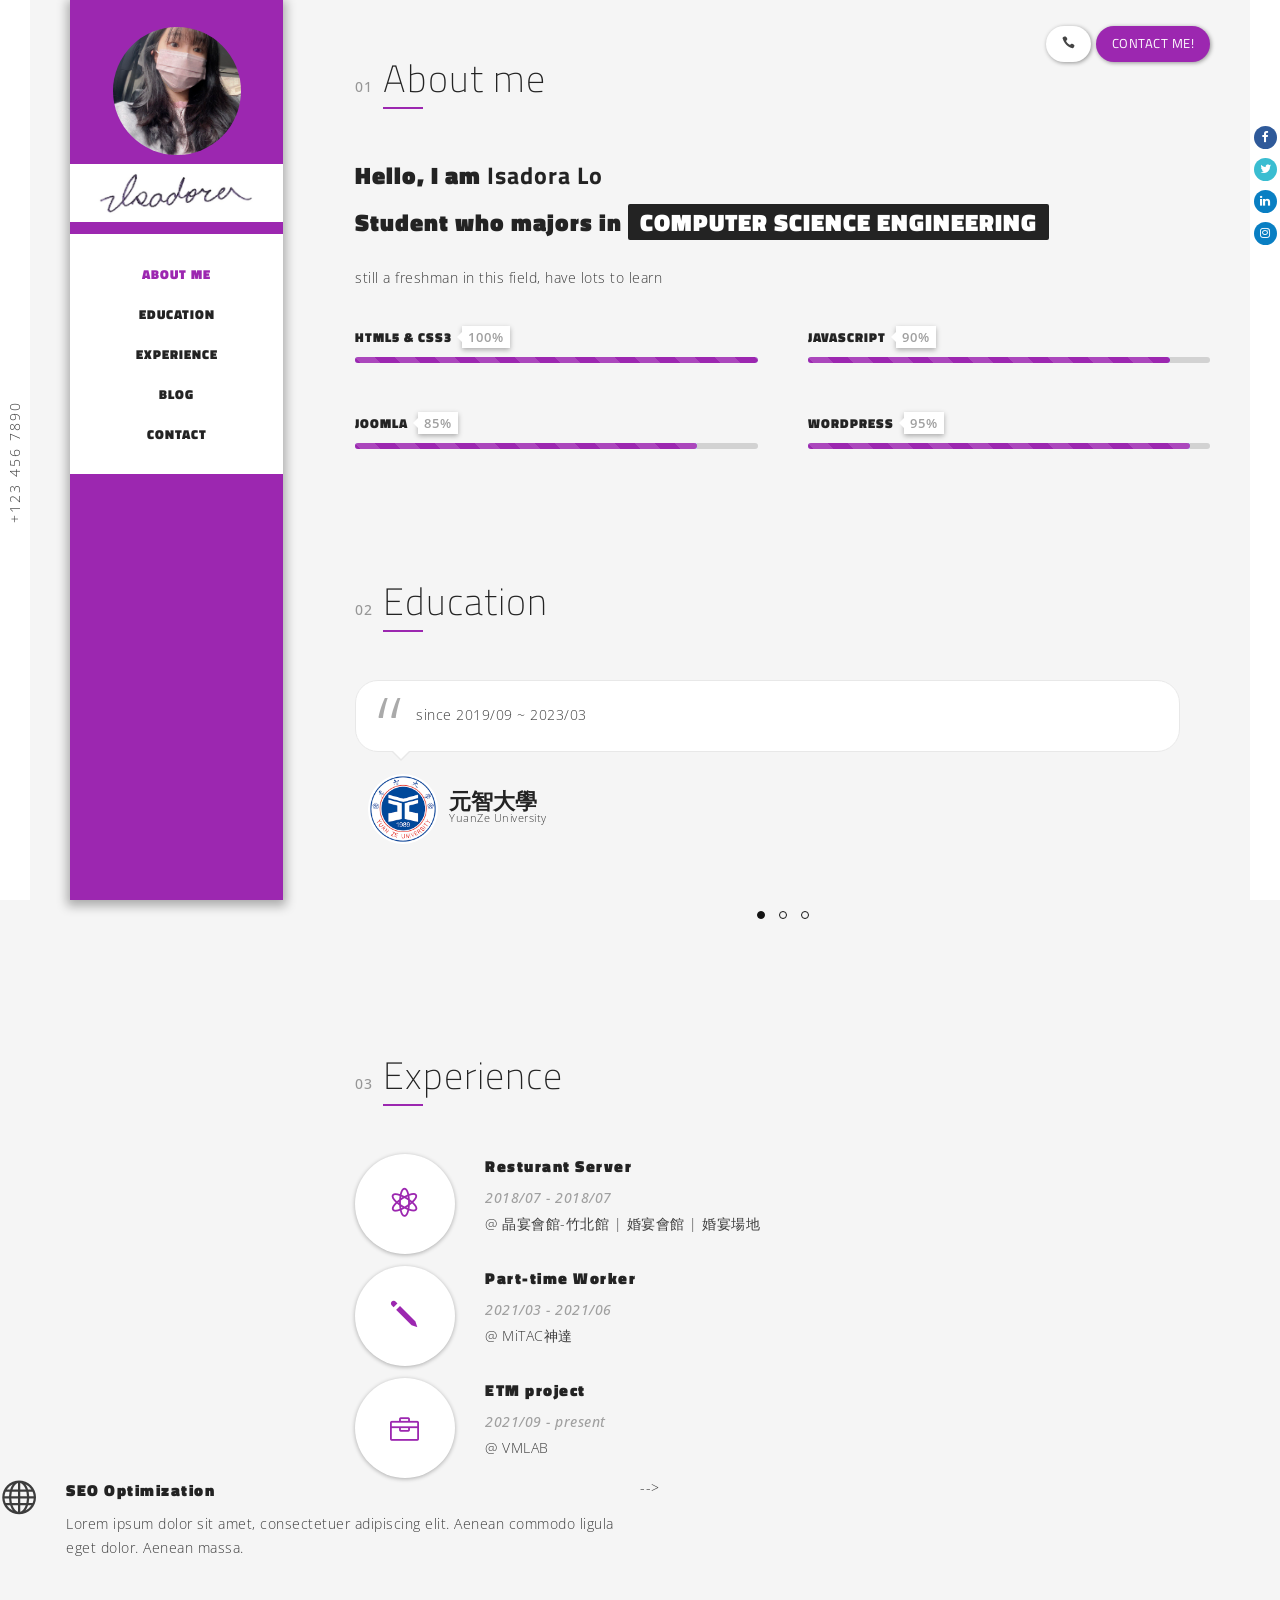
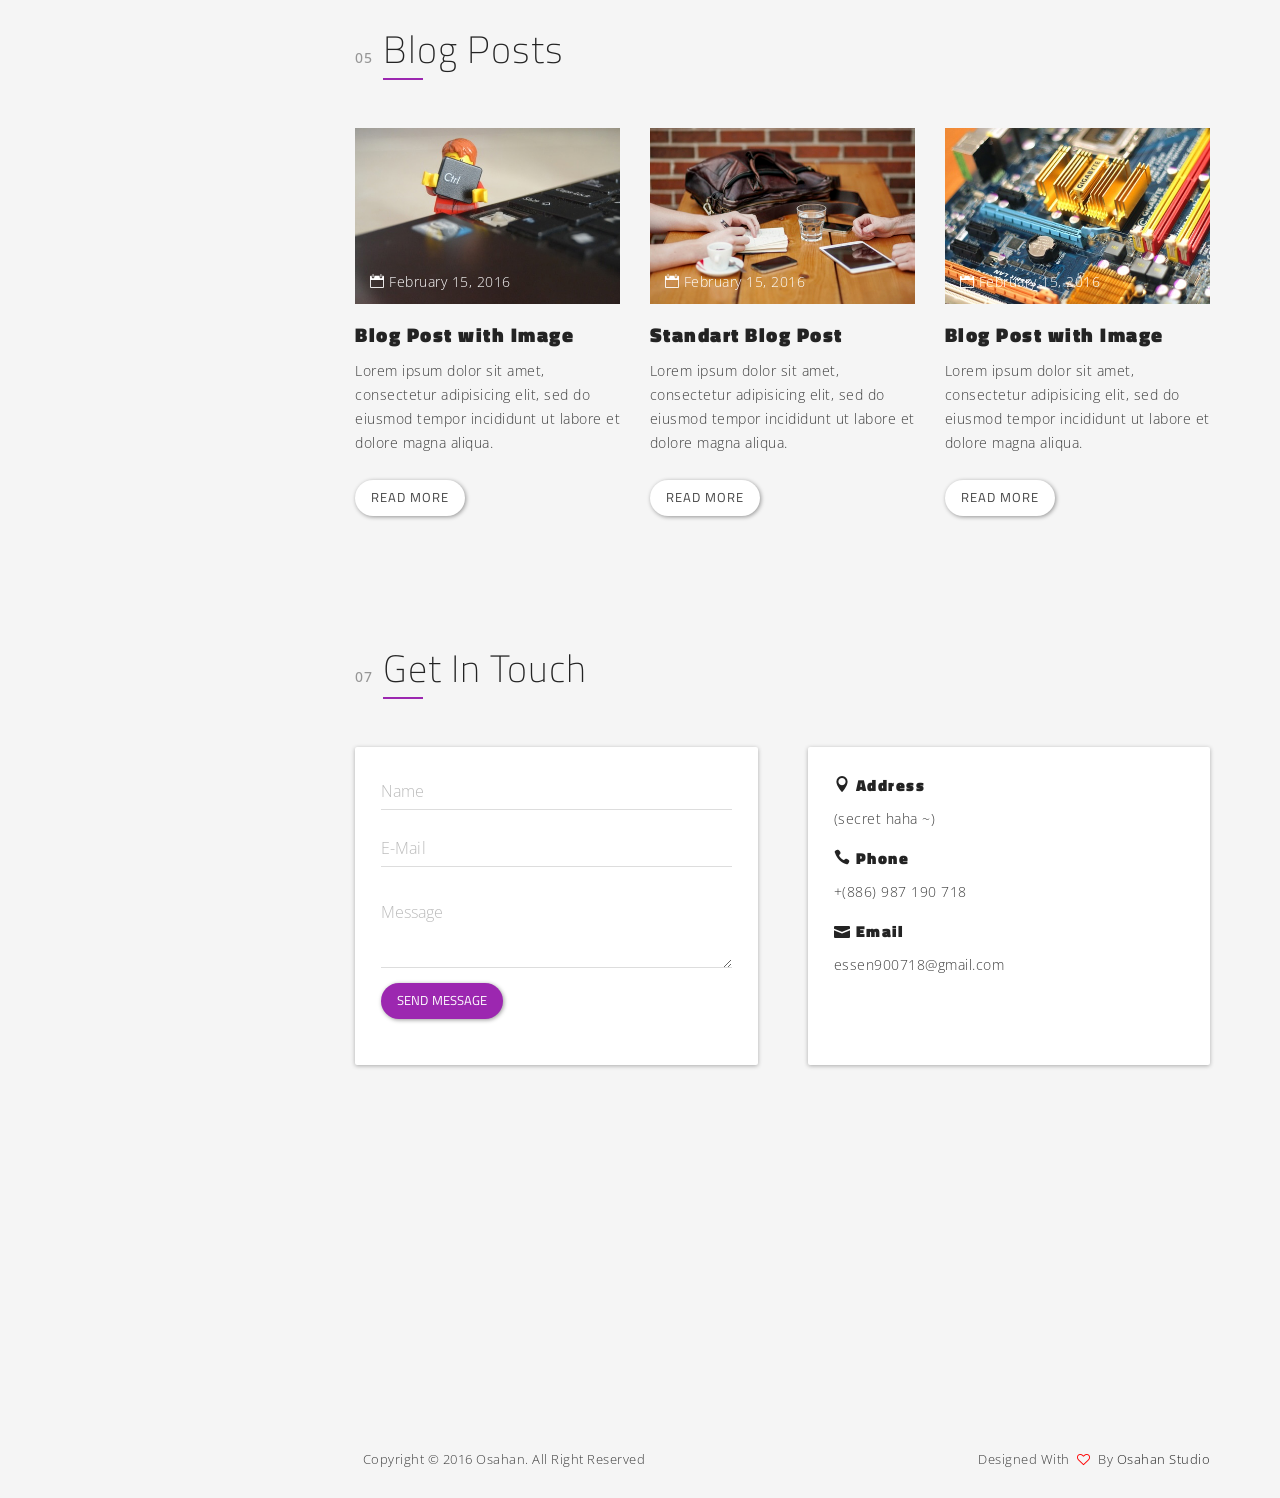
==== index.html @ 633dabb0 "first commit" ====
<!DOCTYPE html>
<html lang="en">
    <head>
        <meta charset="utf-8">
        <meta name="description" content="">
        <meta name="keywords" content="">
        <meta name="author" content="">
        <meta http-equiv="X-UA-Compatible" content="IE=edge">
        <meta name="viewport" content="width=device-width, initial-scale=1, maximum-scale=1, user-scalable=no">
        <title>My Resume</title>
        <!-- Favicon -->
        <link rel="shortcut icon" href="images/favicon.png">
        <!-- ##### STYLESHEETS ##### -->
        <!-- Bootstrap -->
        <link href="css/bootstrap.min.css" rel="stylesheet">
        <!-- Owl Carousel -->
        <link href="css/owl.carousel.css" rel="stylesheet">
        <link href="css/owl.theme.default.css" rel="stylesheet">
        <!-- Magnific popup -->
        <link href="css/magnific-popup.min.css" rel="stylesheet">
        <!-- Icons Fonts -->
        <link href="icons-fonts/style.css" rel="stylesheet">
        <!-- Preloader -->
        <link href="css/preloader.min.css" rel="stylesheet">
        <!-- Main styles -->
        <link href="css/styles.min.css" rel="stylesheet">
        <!-- Responsive styles -->
        <link href="css/responsive.min.css" rel="stylesheet">
        <!-- Font Awesome Icons -->
        <link href="font-awesome/css/font-awesome.min.css" rel="stylesheet">
        <!-- Google Fonts -->
		<link rel="stylesheet" href="https://maxcdn.bootstrapcdn.com/font-awesome/4.6.1/css/font-awesome.min.css">
        <link href='https://fonts.googleapis.com/css?family=Titillium+Web:400,200,200italic,300,300italic,400italic,600,600italic,700' rel='stylesheet' type='text/css'>
		<link href='https://fonts.googleapis.com/css?family=Open+Sans:400,300,300italic,400italic,600,600italic,700,800,700italic' rel='stylesheet' type='text/css'>
        <!-- HTML5 shim and Respond.js for IE8 support of HTML5 elements and media queries -->
        <!--[if lt IE 9]>
          <script src="https://oss.maxcdn.com/html5shiv/3.7.2/html5shiv.min.js"></script>
          <script src="https://oss.maxcdn.com/respond/1.4.2/respond.min.js"></script>
        <![endif]-->
		
		
    </head>
    <body>
        <!-- Preloader -->
        <div class="preloader">
            <span class="loader">
                <span class="loader-inner"></span>
            </span>
        </div>
        <!-- end Preloader -->
		
		<div class="right-br"></div>

		<div class="left-br"></div>
		<div class="fixed-left-contact">
			<p>+123&nbsp;456&nbsp;7890</p>
		</div>
		<div class="fixed-right-socials">
      <ul class="list-unstiled">
        <li><a href="https://www.facebook.com/profile.php?id=100003794339095"><i class="fa fa-facebook"></i></a></li>
        <li><a href="https://twitter.com/nightynight_xyz"><i class="fa fa-twitter"></i></a></li>
        <li><a href="https://www.linkedin.com/in/isadora-lo-66966323b/"><i class="fa fa-linkedin"></i></a></li>
		<li><a href="https://www.instagram.com/nightynight.info/"><i class="fa fa-instagram"></i></a></li>
      </ul>
    </div>
        <!-- Sidebar -->
        <div class="container">
            <div class="row">
                <div class="col-xs-12 col-sm-2 sidebar">
                    <div class="col-sm-2 sidebarWrapper">
                        <!-- Avatar -->
						<img class="user-pic" src="images/avatar.jpg" alt="">
						<div class="signature">
							<img class="img-responsive" alt="signature" src="images/sig1.jpg">
						</div>
                        <!-- Menu -->
                        <div class="menu">
                            <div class="toggle-btn">
                                <span class="lines"></span>
                            </div>
                            <ul class="nav">
                                <li class="active">
                                    <a href="#about">About me</a>
                                </li>
                                <li>
                                    <a href="#education">Education</a>
                                </li>
                                <li>
                                    <a href="#experience">Experience</a>
                                </li>
                                <!-- <li>
                                    <a href="#services">Services</a>
                                </li> -->
                                <!-- <li>
                                    <a href="#portfolio">Portfolio</a>
                                </li> -->
                                
                                
                                <li>
                                    <a href="#blog">Blog</a>
                                </li>
                                <li>
                                    <a href="#contact">Contact</a>
                                </li>
                            </ul>
                        </div><!-- end Menu -->
                    </div>
                </div>
            </div><!-- end row -->
        </div><!-- end container -->
        <!-- end Sidebar -->

        <!-- About section -->
        <section id="about">
            <div class="about-background">
                <div class="container">
                    <div class="row">
                        <div class="col-xs-12 col-sm-9 col-sm-offset-3 aboutWrapper">
                            <!-- Section Title -->
							<div class="nav-extra hidden-xs">
								<!-- Button Contact Modal -->
								<a data-target="#callmeModal" data-toggle="modal" href="#" class="btn btn-default">
									<span aria-hidden="true" class="icon_phone"></span>
								</a>
								<!-- Button 'Hire me' -->
								<a href="#contact" class="btn btn-info">Contact me!</a>
							</div>
                            <div class="section-title">
                                <h2><span>01</span>About me</h2>
							</div><!-- end Section Title -->
							<h1>Hello, I am <strong>Isadora Lo</strong> <br>Student who majors in <span class="bg-color">Computer Science Engineering</span></h1>
							<p>still a freshman in this field, have lots to learn</p>
							
                            <div class="skills">
                                <!-- Skill 1 -->
                                <div class="skill-outer">
                                    <h4>HTML5 &amp; CSS3<span>100%</span></h4>
                                    <div class="progress progress-striped active">
                                        <div class="progress-bar" role="progressbar" aria-valuenow="100" aria-valuemin="0" aria-valuemax="100" style="width: 100%;">
                                        </div>
                                    </div>
                                </div>
                                <!-- Skill 2 -->
                                <div class="skill-outer">
                                    <h4>JavaScript<span>90%</span></h4>
                                    <div class="progress progress-striped active">
                                        <div class="progress-bar" role="progressbar" aria-valuenow="90" aria-valuemin="0" aria-valuemax="100" style="width: 90%;">
                                        </div>
                                    </div>
                                </div>
                                <!-- Skill 3 -->
                                <div class="skill-outer">
                                    <h4>Joomla<span>85%</span></h4>
                                    <div class="progress progress-striped active">
                                        <div class="progress-bar" role="progressbar" aria-valuenow="85" aria-valuemin="0" aria-valuemax="100" style="width: 85%;">
                                        </div>
                                    </div>
                                </div>
                                <!-- Skill 4 -->
                                <div class="skill-outer">
                                    <h4>Wordpress<span>95%</span></h4>
                                    <div class="progress progress-striped active">
                                        <div class="progress-bar" role="progressbar" aria-valuenow="95" aria-valuemin="0" aria-valuemax="100" style="width: 95%;">
                                        </div>
                                    </div>
                                </div>
                                <!-- end Skill 4 -->
                            </div>
                        </div>
                    </div><!-- end row -->
                </div><!-- end container -->
            </div>
        </section>
        <!-- end About section -->

        <!-- Testimonial section -->
        <section id="education">
            <div class="testimonial-background">
                <div class="container">
                    <div class="row">
                        <div class="col-xs-12 col-sm-9 col-sm-offset-3 testimonialWrapper">
                            <!-- Section Title -->
                            <div class="section-title">
                                <h2><span>02</span>Education</h2>
                            </div><!-- end Section Title -->
                            <div class="testimonial-box">
                                <div id="testimonialSlider" class="owl-carousel">
                                    <!-- 1 -->
									<div class="testimonial">
										<div class="testimonial_content">
											<div class="testimonial_content_inner">
												<p> since 2019/09 ~ 2023/03 </p>
											</div>
										</div>
										<div class="testimonial_author clearfix">
											<img alt="" src="[data-uri]" class="testimonial_photo">
											<h3 class="testimonial_name">元智大學</h3>
											<div class="testimonial_position">YuanZe University</div>
										</div>
									</div>
                                    <!-- 2 -->
                                    <div class="testimonial">
										<div class="testimonial_content">
											<div class="testimonial_content_inner">
												<p> since 2016/09 ~ 2019/03 </p>
											</div>
										</div>
										<div class="testimonial_author clearfix">
											<img alt="" src="https://ljjh.hcc.edu.tw/var/file/3/1003/img/7/Liou_Jia_Senior_High_School_Logo.png" class="testimonial_photo">
											<h3 class="testimonial_name">六家高中</h3>
											<div class="testimonial_position">LiouJia senior high school</div>
										</div>
									</div>
                                    <!-- 3 -->
                                    <div class="testimonial">
										<div class="testimonial_content">
											<div class="testimonial_content_inner">
												<p> since 2013/09 ~ 2016/03 </p>
											</div>
										</div>
										<div class="testimonial_author clearfix">
											<img alt="" src="https://storage.googleapis.com/school-parenting-com-tw/school/uploads/badges/27ccb679114d26a1e99c5cce46fe27f7586f5856.jpeg" class="testimonial_photo">
											<h3 class="testimonial_name">湖口國中</h3>
											<div class="testimonial_position">HuKo junior high school</div>
										</div>
									</div>
                                    <!-- end 3 -->
                                </div>
                            </div>
                        </div>
                    </div><!-- end row -->
                </div><!-- end container -->
            </div>
        </section>
        <!-- end Testimonial section -->

        <!-- Resume section -->
        <section id="experience">
            <div class="resume-background">
                <div class="container">
                    <div class="row">
                        <div class="col-xs-12 col-sm-9 col-sm-offset-3 resumeWrapper">
                            <!-- Section Title -->
                            <div class="section-title">
                                <h2><span>03</span>Experience</h2>
                            </div><!-- end Section Title -->
                            <!-- Resume box 3 -->
                            <div class="resume-box">
                                <div>
                                    <i class="icon_genius"></i>
                                </div>
                                <div>
                                    <h3>Resturant Server</h3>
                                    <span>2018/07 - 2018/07</span>
                                    <p>@ 晶宴會館-竹北館 | 婚宴會館 | 婚宴場地</p>
                                </div>
                            </div>
                            <!-- Resume box 1 -->
                            <div class="resume-box">
                                <div>
                                    <i class="icon_pencil"></i>
                                </div>
                                <div>
                                    <h3>Part-time Worker</h3>
                                    <span>2021/03 - 2021/06</span>
                                    <p>@ MiTAC神達</p>
                                </div>
                            </div>
                            <!-- Resume box 2 -->
                            <div class="resume-box">
                                <div>
                                    <i class="icon_toolbox_alt"></i>
                                </div>
                                <div>
                                    <h3>ETM project</h3>
                                    <span>2021/09 - present</span>
                                    <p>@ VMLAB</p>
                                </div>
                            </div>
                            
                            <!-- Resume box 4 -->
                            <!-- <div class="resume-box">
                                <div>
                                    <i class="icon_contacts_alt"></i>
                                </div>
                                <div>
                                    <h3>Bachelor Degree</h3>
                                    <span>2010 - 2013</span>
                                    <p>Lorem ipsum dolor sit amet, consectetur adipisicing elit, sed do eiusmod
                                    tempor incididunt ut labore et dolore magna aliqua.</p>
                                </div>
                            </div> -->
                            <!-- end Resume box 4 -->
                        </div>
                    </div><!-- end row -->
                </div><!-- end container -->
            </div>
        </section>
        <!-- end Resume section -->


        <!-- Services section -->
        <!-- <section id="services">
            <div class="services-background">
                <div class="container">
                    <div class="row">
                        <div class="col-xs-12 col-sm-9 col-sm-offset-3 servicesWrapper">
                            <div class="section-title">
                                <h2><span>02</span>Services</h2>
                            </div>
                            <div class="service-box">
                                <div>
                                    <i class="icon icon_globe"></i>
                                </div>
                                <div>
                                    <h3>Web Development</h3>
                                    <p>Lorem ipsum dolor sit amet, consectetuer adipiscing elit. Aenean commodo ligula eget dolor. Aenean massa.</p>
                                </div>
                            </div>
                            <div class="service-box">
                                <div>
                                    <i class="icon icon_pens"></i>
                                </div>
                                <div>
                                    <h3>UX and UI Design</h3>
                                    <p>Lorem ipsum dolor sit amet, consectetuer adipiscing elit. Aenean commodo ligula eget dolor. Aenean massa.</p>
                                </div>
                            </div>
                            <div class="service-box">
                                <div>
                                    <i class="icon icon_easel"></i>
                                </div>
                                <div>
                                    <h3>Online Marketing</h3>
                                    <p>Lorem ipsum dolor sit amet, consectetuer adipiscing elit. Aenean commodo ligula eget dolor. Aenean massa.</p>
                                </div>
                            </div>
                            <!-- Service box 4 -->
                            <div class="service-box">
                                <div>
                                    <i class="icon icon_globe-2"></i>
                                </div>
                                <div>
                                    <h3>SEO Optimization</h3>
                                    <p>Lorem ipsum dolor sit amet, consectetuer adipiscing elit. Aenean commodo ligula eget dolor. Aenean massa.</p>
                                </div>
                            </div>
                        </div>
                    </div>
                </div>
            </div>
        </section> -->
        <!-- end Services section -->

        

        <!-- Portfolio section -->
        <!-- <section id="portfolio">
            <div class="portfolio-background">
                <div class="container">
                    <div class="row">
                        <div class="col-xs-12 col-sm-9 col-sm-offset-3 portfolioWrapper">
                            <div class="section-title">
                                <h2 class="pull-left"><span>03</span>Portfolio</h2>
								<div class="portfolio-filter pull-right">
                                <ul>
                                    <li class="btn btn-default filter active" data-filter="all">Show All</li>
                                    <li class="btn btn-default filter" data-filter=".category-1">Branding</li>
                                    <li class="btn btn-default filter" data-filter=".category-2">Websites</li>
                                </ul>
                            </div>
                            </div>
                            <div class="row">
                                <div id="mix-container">
                                    <div class="col-xs-12 col-sm-4 mix category-1">
                                        <div class="imageWrapper">
                                            <a class="lightbox" href="#popup-1">
                                                <img src="images/portfolio-1.jpg" alt="">
                                                <div class="imageHover">
                                                    <div>
                                                        <h3>Project Title</h3>
                                                        <span>Branding</span>
                                                    </div>
                                                </div>
                                            </a>
                                            <div id="popup-1" class="mfp-hide popup-box">
                                                <img src="images/portfolio-1.jpg" alt="">
                                                <div>
                                                    <h3>Project Title</h3>
                                                    <p>Lorem ipsum dolor sit amet, consectetuer adipiscing elit. Aenean commodo ligula eget dolor. Aenean massa. Cum sociis natoque penatibus et magnis dis parturient montes, nascetur ridiculus mus. Nulla consequat massa quis enim.</p>
                                                </div>
                                            </div>
                                        </div>
                                    </div>
                                    <div class="col-xs-12 col-sm-4 mix category-2">
                                        <div class="imageWrapper">
                                            <a class="lightbox" href="#popup-2">
                                                <img src="images/portfolio-2.jpg" alt="">
                                                <div class="imageHover">
                                                    <div>
                                                        <h3>Project Title</h3>
                                                        <span>Websites</span>
                                                    </div>
                                                </div>
                                            </a>
                                            <div id="popup-2" class="mfp-hide popup-box">
                                                <img src="images/portfolio-2.jpg" alt="">
                                                <div>
                                                    <h3>Project Title</h3>
                                                    <p>Lorem ipsum dolor sit amet, consectetuer adipiscing elit. Aenean commodo ligula eget dolor. Aenean massa. Cum sociis natoque penatibus et magnis dis parturient montes, nascetur ridiculus mus. Nulla consequat massa quis enim.</p>
                                                </div>
                                            </div>
                                        </div>
                                    </div>
                                    <div class="col-xs-12 col-sm-4 mix category-1">
                                        <div class="imageWrapper">
                                            <a class="lightbox" href="#popup-3">
                                                <img src="images/portfolio-3.jpg" alt="">
                                                <div class="imageHover">
                                                    <div>
                                                        <h3>Project Title</h3>
                                                        <span>Branding</span>
                                                    </div>
                                                </div>
                                            </a>
                                            <div id="popup-3" class="mfp-hide popup-box">
                                                <img src="images/portfolio-3.jpg" alt="">
                                                <div>
                                                    <h3>Project Title</h3>
                                                    <p>Lorem ipsum dolor sit amet, consectetuer adipiscing elit. Aenean commodo ligula eget dolor. Aenean massa. Cum sociis natoque penatibus et magnis dis parturient montes, nascetur ridiculus mus. Nulla consequat massa quis enim.</p>
                                                </div>
                                            </div>
                                        </div>
                                    </div>
                                    <div class="col-xs-12 col-sm-4 mix category-2">
                                        <div class="imageWrapper">
                                            <a class="lightbox" href="#popup-4">
                                                <img src="images/portfolio-4.jpg" alt="">
                                                <div class="imageHover">
                                                    <div>
                                                        <h3>Project Title</h3>
                                                        <span>Websites</span>
                                                    </div>
                                                </div>
                                            </a>
                                            <div id="popup-4" class="mfp-hide popup-box">
                                                <img src="images/portfolio-4.jpg" alt="">
                                                <div>
                                                    <h3>Project Title</h3>
                                                    <p>Lorem ipsum dolor sit amet, consectetuer adipiscing elit. Aenean commodo ligula eget dolor. Aenean massa. Cum sociis natoque penatibus et magnis dis parturient montes, nascetur ridiculus mus. Nulla consequat massa quis enim.</p>
                                                </div>
                                            </div>
                                        </div>
                                    </div>
                                    <div class="col-xs-12 col-sm-4 mix category-2">
                                        <div class="imageWrapper">
                                            <a class="lightbox" href="#popup-5">
                                                <img src="images/portfolio-5.jpg" alt="">
                                                <div class="imageHover">
                                                    <div>
                                                        <h3>Project Title</h3>
                                                        <span>Websites</span>
                                                    </div>
                                                </div>
                                            </a>
                                            <div id="popup-5" class="mfp-hide popup-box">
                                                <img src="images/portfolio-5.jpg" alt="">
                                                <div>
                                                    <h3>Project Title</h3>
                                                    <p>Lorem ipsum dolor sit amet, consectetuer adipiscing elit. Aenean commodo ligula eget dolor. Aenean massa. Cum sociis natoque penatibus et magnis dis parturient montes, nascetur ridiculus mus. Nulla consequat massa quis enim.</p>
                                                </div>
                                            </div>
                                        </div>
                                    </div>
                                    <div class="col-xs-12 col-sm-4 mix category-1">
                                        <div class="imageWrapper">
                                            <a class="lightbox" href="#popup-6">
                                                <img src="images/portfolio-6.jpg" alt="">
                                                <div class="imageHover">
                                                    <div>
                                                        <h3>Project Title</h3>
                                                        <span>Branding</span>
                                                    </div>
                                                </div>
                                            </a>
                                            <div id="popup-6" class="mfp-hide popup-box">
                                                <img src="images/portfolio-6.jpg" alt="">
                                                <div>
                                                    <h3>Project Title</h3>
                                                    <p>Lorem ipsum dolor sit amet, consectetuer adipiscing elit. Aenean commodo ligula eget dolor. Aenean massa. Cum sociis natoque penatibus et magnis dis parturient montes, nascetur ridiculus mus. Nulla consequat massa quis enim.</p>
                                                </div>
                                            </div>
                                        </div>
                                    </div>
                                </div>
                            </div>
                        </div>
                    </div>
                </div>
            </div>
        </section> -->
        <!-- end Portfolio section -->

        

        

        
        <!-- Blog section -->
        <section id="blog">
            <div class="blog-background">
                <div class="container">
                    <div class="row">
                        <div class="col-xs-12 col-sm-9 col-sm-offset-3 blogWrapper">
                            <!-- Section Title -->
                            <div class="section-title">
                                <h2><span>05</span>Blog Posts</h2>
                            </div><!-- end Section Title -->
                            <!-- Blog Post 1 -->
                            <div class="blog-post row">
							<div class="col-sm-4">
								<div class="blog-img">
									<img src="images/blog-img-1.jpg" alt="">
									<span class="card-title post-ver-date"><span class="icon_calendar" aria-hidden="true"></span> February 15, 2016</span>
								</div>
								<div class="blog-dis">
									<h3>Blog Post with Image</h3>
									<p>Lorem ipsum dolor sit amet, consectetur adipisicing elit, sed do eiusmod
									tempor incididunt ut labore et dolore magna aliqua.</p>
									<a class="btn btn-default">Read More</a>
								</div>
							</div>
                            <div class="col-sm-4">
								<div class="blog-img">
									<img src="images/blog-img-2.jpg" alt="">
									<span class="card-title post-ver-date"><span class="icon_calendar" aria-hidden="true"></span> February 15, 2016</span>
								</div>
								<div class="blog-dis">
									<h3>Standart Blog Post</h3>
									<p>Lorem ipsum dolor sit amet, consectetur adipisicing elit, sed do eiusmod
									tempor incididunt ut labore et dolore magna aliqua.</p>
									<a class="btn btn-default">Read More</a>
								</div>
							</div>
							<div class="col-sm-4">
								<div class="blog-img">
									<img src="images/blog-img-3.jpg" alt="">
									<span class="card-title post-ver-date"><span class="icon_calendar" aria-hidden="true"></span> February 15, 2016</span>
								</div>
								<div class="blog-dis">
									<h3>Blog Post with Image</h3>
									<p>Lorem ipsum dolor sit amet, consectetur adipisicing elit, sed do eiusmod
									tempor incididunt ut labore et dolore magna aliqua.</p>
									<a class="btn btn-default">Read More</a>
								</div>
							</div>
                            </div>
                            <!-- end Blog Post 3 -->
                        </div>
                    </div><!-- end row -->
                </div><!-- end container -->
            </div>
        </section>
        <!-- end Blog section -->

        <!-- Contact section -->
        <section id="contact">
            <div class="contact-background">
                <div class="container">
                    <div class="row">
                        <div class="col-xs-12 col-sm-9 col-sm-offset-3 contactWrapper">
                            <!-- Section Title -->
                            <div class="section-title">
                                <h2><span>07</span>Get In Touch</h2>
                            </div><!-- end Section Title -->
                            <div class="row">
                                <div class="col-xs-12 col-sm-6 contact-form">
									<div class="widget">
                                    <form method="post" id="contactform">
                                        <div class="input-style">
                                            <div>
                                                <input class="form-control" type="text" id="name" name="name" placeholder="Name">
                                            </div>
                                            <div>
                                              <input class="form-control" type="email" id="email" name="email" placeholder="E-Mail">
                                            </div>
                                        </div>
                                        <div class="text-style">
                                            <textarea class="form-control" name="message" id="message" placeholder="Message"></textarea>
                                        </div>
                                        <input type="submit" id="submit" class="btn btn-info" name="submit" value="Send Message">
                                        <div class="submit-result">
                                            <p id="success">Your Message has been sent!</p>
                                            <p id="error">Something went wrong, go back and try again!</p>
                                        </div>
                                    </form>
									</div>
                                </div>
                                <div class="col-xs-12 col-sm-6 contact-info">
									<div class="widget">
                                    <ul>
                                        <li>
                                            <h3><span class="icon_pin" aria-hidden="true"></span> Address</h3>
                                            <p>(secret haha ~)</p>
                                        </li>
                                        <li>
                                            <h3><span class="icon_phone" aria-hidden="true"></span> Phone</h3>
                                            <p>+(886) 987 190 718</p>
                                        </li>
                                        <li>
                                            <h3><span class="icon_mail" aria-hidden="true"></span> Email</h3>
                                            <p>essen900718@gmail.com</p>
                                        </li>
                                    </ul>
									</div>
                                </div>
                            </div><!-- end Inner row -->
                            <!-- Google Maps -->
                            <div class="google-maps">
                                <iframe src="https://www.google.com/maps/embed?pb=!1m18!1m12!1m3!1d109552.19658281952!2d75.78663299928208!3d30.900473636616745!2m3!1f0!2f0!3f0!3m2!1i1024!2i768!4f13.1!3m3!1m2!1s0x391a837462345a7d%3A0x681102348ec60610!2sLudhiana%2C+Punjab+141001!5e0!3m2!1sen!2sin!4v1461389509410" width="100%" height="300" frameborder="0" style="border:0" allowfullscreen></iframe>
                            </div>
                            <!-- end Google Maps -->
                        </div>
                    </div><!-- end row -->
                </div><!-- end container -->
            </div>
        </section>
        <!-- end Contact section -->

        <!-- Footer -->
        <footer class="copyright">
            <div class="container">
                <div class="row">
                    <div class="col-xs-12 col-sm-9 col-sm-offset-3 footer-background">
                        <div class="row">
                        <div class="col-sm-6 text-left">
                            Copyright &copy; 2016 Osahan. All Right Reserved 
                        </div>
                        <div class="col-sm-6 text-right">
                            Designed With <i class="fa fa-heart-o red"></i> By <a target="_blank" href="https://www.facebook.com/iamgurdeeposahan">Osahan Studio</a>
                        </div>
                    </div>
                      
                    </div>
                </div><!-- end row -->
            </div><!-- end container -->
        </footer>
        <!-- end Footer -->
		
	

        <!-- ##### JAVASCRIPTS ##### -->
        <!-- jQuery Library -->
        <script src="js/jquery.min.js"></script>
        <!-- Bootstrap js -->
        <script src="js/bootstrap.min.js"></script>
        <!-- Retina Graphics -->
        <script src="js/retina.min.js"></script>
        <!-- Magnific popup -->
        <script src="js/jquery.magnific-popup.min.js"></script>
        <!-- Theme Plugins -->
        <script src="js/theme-plugins.min.js"></script>
        <!-- Custom Scripts -->
        <script src="js/scripts.min.js"></script>
    </body>
</html>
---- icons-fonts/style.css ----
@font-face {
	font-family: 'ElegantIcons';
	src:url('fonts/ElegantIcons.eot');
	src:url('fonts/ElegantIcons.eot?#iefix') format('embedded-opentype'),
		url('fonts/ElegantIcons.woff') format('woff'),
		url('fonts/ElegantIcons.ttf') format('truetype'),
		url('fonts/ElegantIcons.svg#ElegantIcons') format('svg');
	font-weight: normal;
	font-style: normal;
}

/* Use the following CSS code if you want to use data attributes for inserting your icons */
[data-icon]:before {
	font-family: 'ElegantIcons';
	content: attr(data-icon);
	speak: none;
	font-weight: normal;
	font-variant: normal;
	text-transform: none;
	line-height: 1;
	-webkit-font-smoothing: antialiased;
	-moz-osx-font-smoothing: grayscale;
}

/* Use the following CSS code if you want to have a class per icon */
/*
Instead of a list of all class selectors,
you can use the generic selector below, but it's slower:
[class*="your-class-prefix"] {
*/
.arrow_up, .arrow_down, .arrow_left, .arrow_right, .arrow_left-up, .arrow_right-up, .arrow_right-down, .arrow_left-down, .arrow-up-down, .arrow_up-down_alt, .arrow_left-right_alt, .arrow_left-right, .arrow_expand_alt2, .arrow_expand_alt, .arrow_condense, .arrow_expand, .arrow_move, .arrow_carrot-up, .arrow_carrot-down, .arrow_carrot-left, .arrow_carrot-right, .arrow_carrot-2up, .arrow_carrot-2down, .arrow_carrot-2left, .arrow_carrot-2right, .arrow_carrot-up_alt2, .arrow_carrot-down_alt2, .arrow_carrot-left_alt2, .arrow_carrot-right_alt2, .arrow_carrot-2up_alt2, .arrow_carrot-2down_alt2, .arrow_carrot-2left_alt2, .arrow_carrot-2right_alt2, .arrow_triangle-up, .arrow_triangle-down, .arrow_triangle-left, .arrow_triangle-right, .arrow_triangle-up_alt2, .arrow_triangle-down_alt2, .arrow_triangle-left_alt2, .arrow_triangle-right_alt2, .arrow_back, .icon_minus-06, .icon_plus, .icon_close, .icon_check, .icon_minus_alt2, .icon_plus_alt2, .icon_close_alt2, .icon_check_alt2, .icon_zoom-out_alt, .icon_zoom-in_alt, .icon_search, .icon_box-empty, .icon_box-selected, .icon_minus-box, .icon_plus-box, .icon_box-checked, .icon_circle-empty, .icon_circle-slelected, .icon_stop_alt2, .icon_stop, .icon_pause_alt2, .icon_pause, .icon_menu, .icon_menu-square_alt2, .icon_menu-circle_alt2, .icon_ul, .icon_ol, .icon_adjust-horiz, .icon_adjust-vert, .icon_document_alt, .icon_documents_alt, .icon_pencil, .icon_pencil-edit_alt, .icon_pencil-edit, .icon_folder-alt, .icon_folder-open_alt, .icon_folder-add_alt, .icon_info_alt, .icon_error-oct_alt, .icon_error-circle_alt, .icon_error-triangle_alt, .icon_question_alt2, .icon_question, .icon_comment_alt, .icon_chat_alt, .icon_vol-mute_alt, .icon_volume-low_alt, .icon_volume-high_alt, .icon_quotations, .icon_quotations_alt2, .icon_clock_alt, .icon_lock_alt, .icon_lock-open_alt, .icon_key_alt, .icon_cloud_alt, .icon_cloud-upload_alt, .icon_cloud-download_alt, .icon_image, .icon_images, .icon_lightbulb_alt, .icon_gift_alt, .icon_house_alt, .icon_genius, .icon_mobile, .icon_tablet, .icon_laptop, .icon_desktop, .icon_camera_alt, .icon_mail_alt, .icon_cone_alt, .icon_ribbon_alt, .icon_bag_alt, .icon_creditcard, .icon_cart_alt, .icon_paperclip, .icon_tag_alt, .icon_tags_alt, .icon_trash_alt, .icon_cursor_alt, .icon_mic_alt, .icon_compass_alt, .icon_pin_alt, .icon_pushpin_alt, .icon_map_alt, .icon_drawer_alt, .icon_toolbox_alt, .icon_book_alt, .icon_calendar, .icon_film, .icon_table, .icon_contacts_alt, .icon_headphones, .icon_lifesaver, .icon_piechart, .icon_refresh, .icon_link_alt, .icon_link, .icon_loading, .icon_blocked, .icon_archive_alt, .icon_heart_alt, .icon_star_alt, .icon_star-half_alt, .icon_star, .icon_star-half, .icon_tools, .icon_tool, .icon_cog, .icon_cogs, .arrow_up_alt, .arrow_down_alt, .arrow_left_alt, .arrow_right_alt, .arrow_left-up_alt, .arrow_right-up_alt, .arrow_right-down_alt, .arrow_left-down_alt, .arrow_condense_alt, .arrow_expand_alt3, .arrow_carrot_up_alt, .arrow_carrot-down_alt, .arrow_carrot-left_alt, .arrow_carrot-right_alt, .arrow_carrot-2up_alt, .arrow_carrot-2dwnn_alt, .arrow_carrot-2left_alt, .arrow_carrot-2right_alt, .arrow_triangle-up_alt, .arrow_triangle-down_alt, .arrow_triangle-left_alt, .arrow_triangle-right_alt, .icon_minus_alt, .icon_plus_alt, .icon_close_alt, .icon_check_alt, .icon_zoom-out, .icon_zoom-in, .icon_stop_alt, .icon_menu-square_alt, .icon_menu-circle_alt, .icon_document, .icon_documents, .icon_pencil_alt, .icon_folder, .icon_folder-open, .icon_folder-add, .icon_folder_upload, .icon_folder_download, .icon_info, .icon_error-circle, .icon_error-oct, .icon_error-triangle, .icon_question_alt, .icon_comment, .icon_chat, .icon_vol-mute, .icon_volume-low, .icon_volume-high, .icon_quotations_alt, .icon_clock, .icon_lock, .icon_lock-open, .icon_key, .icon_cloud, .icon_cloud-upload, .icon_cloud-download, .icon_lightbulb, .icon_gift, .icon_house, .icon_camera, .icon_mail, .icon_cone, .icon_ribbon, .icon_bag, .icon_cart, .icon_tag, .icon_tags, .icon_trash, .icon_cursor, .icon_mic, .icon_compass, .icon_pin, .icon_pushpin, .icon_map, .icon_drawer, .icon_toolbox, .icon_book, .icon_contacts, .icon_archive, .icon_heart, .icon_profile, .icon_group, .icon_grid-2x2, .icon_grid-3x3, .icon_music, .icon_pause_alt, .icon_phone, .icon_upload, .icon_download, .social_facebook, .social_twitter, .social_pinterest, .social_googleplus, .social_tumblr, .social_tumbleupon, .social_wordpress, .social_instagram, .social_dribbble, .social_vimeo, .social_linkedin, .social_rss, .social_deviantart, .social_share, .social_myspace, .social_skype, .social_youtube, .social_picassa, .social_googledrive, .social_flickr, .social_blogger, .social_spotify, .social_delicious, .social_facebook_circle, .social_twitter_circle, .social_pinterest_circle, .social_googleplus_circle, .social_tumblr_circle, .social_stumbleupon_circle, .social_wordpress_circle, .social_instagram_circle, .social_dribbble_circle, .social_vimeo_circle, .social_linkedin_circle, .social_rss_circle, .social_deviantart_circle, .social_share_circle, .social_myspace_circle, .social_skype_circle, .social_youtube_circle, .social_picassa_circle, .social_googledrive_alt2, .social_flickr_circle, .social_blogger_circle, .social_spotify_circle, .social_delicious_circle, .social_facebook_square, .social_twitter_square, .social_pinterest_square, .social_googleplus_square, .social_tumblr_square, .social_stumbleupon_square, .social_wordpress_square, .social_instagram_square, .social_dribbble_square, .social_vimeo_square, .social_linkedin_square, .social_rss_square, .social_deviantart_square, .social_share_square, .social_myspace_square, .social_skype_square, .social_youtube_square, .social_picassa_square, .social_googledrive_square, .social_flickr_square, .social_blogger_square, .social_spotify_square, .social_delicious_square, .icon_printer, .icon_calulator, .icon_building, .icon_floppy, .icon_drive, .icon_search-2, .icon_id, .icon_id-2, .icon_puzzle, .icon_like, .icon_dislike, .icon_mug, .icon_currency, .icon_wallet, .icon_pens, .icon_easel, .icon_flowchart, .icon_datareport, .icon_briefcase, .icon_shield, .icon_percent, .icon_globe, .icon_globe-2, .icon_target, .icon_hourglass, .icon_balance, .icon_rook, .icon_printer-alt, .icon_calculator_alt, .icon_building_alt, .icon_floppy_alt, .icon_drive_alt, .icon_search_alt, .icon_id_alt, .icon_id-2_alt, .icon_puzzle_alt, .icon_like_alt, .icon_dislike_alt, .icon_mug_alt, .icon_currency_alt, .icon_wallet_alt, .icon_pens_alt, .icon_easel_alt, .icon_flowchart_alt, .icon_datareport_alt, .icon_briefcase_alt, .icon_shield_alt, .icon_percent_alt, .icon_globe_alt, .icon_clipboard {
	font-family: 'ElegantIcons';
	speak: none;
	font-style: normal;
	font-weight: normal;
	font-variant: normal;
	text-transform: none;
	line-height: 1;
	-webkit-font-smoothing: antialiased;
}
.arrow_up:before {
	content: "\21";
}
.arrow_down:before {
	content: "\22";
}
.arrow_left:before {
	content: "\23";
}
.arrow_right:before {
	content: "\24";
}
.arrow_left-up:before {
	content: "\25";
}
.arrow_right-up:before {
	content: "\26";
}
.arrow_right-down:before {
	content: "\27";
}
.arrow_left-down:before {
	content: "\28";
}
.arrow-up-down:before {
	content: "\29";
}
.arrow_up-down_alt:before {
	content: "\2a";
}
.arrow_left-right_alt:before {
	content: "\2b";
}
.arrow_left-right:before {
	content: "\2c";
}
.arrow_expand_alt2:before {
	content: "\2d";
}
.arrow_expand_alt:before {
	content: "\2e";
}
.arrow_condense:before {
	content: "\2f";
}
.arrow_expand:before {
	content: "\30";
}
.arrow_move:before {
	content: "\31";
}
.arrow_carrot-up:before {
	content: "\32";
}
.arrow_carrot-down:before {
	content: "\33";
}
.arrow_carrot-left:before {
	content: "\34";
}
.arrow_carrot-right:before {
	content: "\35";
}
.arrow_carrot-2up:before {
	content: "\36";
}
.arrow_carrot-2down:before {
	content: "\37";
}
.arrow_carrot-2left:before {
	content: "\38";
}
.arrow_carrot-2right:before {
	content: "\39";
}
.arrow_carrot-up_alt2:before {
	content: "\3a";
}
.arrow_carrot-down_alt2:before {
	content: "\3b";
}
.arrow_carrot-left_alt2:before {
	content: "\3c";
}
.arrow_carrot-right_alt2:before {
	content: "\3d";
}
.arrow_carrot-2up_alt2:before {
	content: "\3e";
}
.arrow_carrot-2down_alt2:before {
	content: "\3f";
}
.arrow_carrot-2left_alt2:before {
	content: "\40";
}
.arrow_carrot-2right_alt2:before {
	content: "\41";
}
.arrow_triangle-up:before {
	content: "\42";
}
.arrow_triangle-down:before {
	content: "\43";
}
.arrow_triangle-left:before {
	content: "\44";
}
.arrow_triangle-right:before {
	content: "\45";
}
.arrow_triangle-up_alt2:before {
	content: "\46";
}
.arrow_triangle-down_alt2:before {
	content: "\47";
}
.arrow_triangle-left_alt2:before {
	content: "\48";
}
.arrow_triangle-right_alt2:before {
	content: "\49";
}
.arrow_back:before {
	content: "\4a";
}
.icon_minus-06:before {
	content: "\4b";
}
.icon_plus:before {
	content: "\4c";
}
.icon_close:before {
	content: "\4d";
}
.icon_check:before {
	content: "\4e";
}
.icon_minus_alt2:before {
	content: "\4f";
}
.icon_plus_alt2:before {
	content: "\50";
}
.icon_close_alt2:before {
	content: "\51";
}
.icon_check_alt2:before {
	content: "\52";
}
.icon_zoom-out_alt:before {
	content: "\53";
}
.icon_zoom-in_alt:before {
	content: "\54";
}
.icon_search:before {
	content: "\55";
}
.icon_box-empty:before {
	content: "\56";
}
.icon_box-selected:before {
	content: "\57";
}
.icon_minus-box:before {
	content: "\58";
}
.icon_plus-box:before {
	content: "\59";
}
.icon_box-checked:before {
	content: "\5a";
}
.icon_circle-empty:before {
	content: "\5b";
}
.icon_circle-slelected:before {
	content: "\5c";
}
.icon_stop_alt2:before {
	content: "\5d";
}
.icon_stop:before {
	content: "\5e";
}
.icon_pause_alt2:before {
	content: "\5f";
}
.icon_pause:before {
	content: "\60";
}
.icon_menu:before {
	content: "\61";
}
.icon_menu-square_alt2:before {
	content: "\62";
}
.icon_menu-circle_alt2:before {
	content: "\63";
}
.icon_ul:before {
	content: "\64";
}
.icon_ol:before {
	content: "\65";
}
.icon_adjust-horiz:before {
	content: "\66";
}
.icon_adjust-vert:before {
	content: "\67";
}
.icon_document_alt:before {
	content: "\68";
}
.icon_documents_alt:before {
	content: "\69";
}
.icon_pencil:before {
	content: "\6a";
}
.icon_pencil-edit_alt:before {
	content: "\6b";
}
.icon_pencil-edit:before {
	content: "\6c";
}
.icon_folder-alt:before {
	content: "\6d";
}
.icon_folder-open_alt:before {
	content: "\6e";
}
.icon_folder-add_alt:before {
	content: "\6f";
}
.icon_info_alt:before {
	content: "\70";
}
.icon_error-oct_alt:before {
	content: "\71";
}
.icon_error-circle_alt:before {
	content: "\72";
}
.icon_error-triangle_alt:before {
	content: "\73";
}
.icon_question_alt2:before {
	content: "\74";
}
.icon_question:before {
	content: "\75";
}
.icon_comment_alt:before {
	content: "\76";
}
.icon_chat_alt:before {
	content: "\77";
}
.icon_vol-mute_alt:before {
	content: "\78";
}
.icon_volume-low_alt:before {
	content: "\79";
}
.icon_volume-high_alt:before {
	content: "\7a";
}
.icon_quotations:before {
	content: "\7b";
}
.icon_quotations_alt2:before {
	content: "\7c";
}
.icon_clock_alt:before {
	content: "\7d";
}
.icon_lock_alt:before {
	content: "\7e";
}
.icon_lock-open_alt:before {
	content: "\e000";
}
.icon_key_alt:before {
	content: "\e001";
}
.icon_cloud_alt:before {
	content: "\e002";
}
.icon_cloud-upload_alt:before {
	content: "\e003";
}
.icon_cloud-download_alt:before {
	content: "\e004";
}
.icon_image:before {
	content: "\e005";
}
.icon_images:before {
	content: "\e006";
}
.icon_lightbulb_alt:before {
	content: "\e007";
}
.icon_gift_alt:before {
	content: "\e008";
}
.icon_house_alt:before {
	content: "\e009";
}
.icon_genius:before {
	content: "\e00a";
}
.icon_mobile:before {
	content: "\e00b";
}
.icon_tablet:before {
	content: "\e00c";
}
.icon_laptop:before {
	content: "\e00d";
}
.icon_desktop:before {
	content: "\e00e";
}
.icon_camera_alt:before {
	content: "\e00f";
}
.icon_mail_alt:before {
	content: "\e010";
}
.icon_cone_alt:before {
	content: "\e011";
}
.icon_ribbon_alt:before {
	content: "\e012";
}
.icon_bag_alt:before {
	content: "\e013";
}
.icon_creditcard:before {
	content: "\e014";
}
.icon_cart_alt:before {
	content: "\e015";
}
.icon_paperclip:before {
	content: "\e016";
}
.icon_tag_alt:before {
	content: "\e017";
}
.icon_tags_alt:before {
	content: "\e018";
}
.icon_trash_alt:before {
	content: "\e019";
}
.icon_cursor_alt:before {
	content: "\e01a";
}
.icon_mic_alt:before {
	content: "\e01b";
}
.icon_compass_alt:before {
	content: "\e01c";
}
.icon_pin_alt:before {
	content: "\e01d";
}
.icon_pushpin_alt:before {
	content: "\e01e";
}
.icon_map_alt:before {
	content: "\e01f";
}
.icon_drawer_alt:before {
	content: "\e020";
}
.icon_toolbox_alt:before {
	content: "\e021";
}
.icon_book_alt:before {
	content: "\e022";
}
.icon_calendar:before {
	content: "\e023";
}
.icon_film:before {
	content: "\e024";
}
.icon_table:before {
	content: "\e025";
}
.icon_contacts_alt:before {
	content: "\e026";
}
.icon_headphones:before {
	content: "\e027";
}
.icon_lifesaver:before {
	content: "\e028";
}
.icon_piechart:before {
	content: "\e029";
}
.icon_refresh:before {
	content: "\e02a";
}
.icon_link_alt:before {
	content: "\e02b";
}
.icon_link:before {
	content: "\e02c";
}
.icon_loading:before {
	content: "\e02d";
}
.icon_blocked:before {
	content: "\e02e";
}
.icon_archive_alt:before {
	content: "\e02f";
}
.icon_heart_alt:before {
	content: "\e030";
}
.icon_star_alt:before {
	content: "\e031";
}
.icon_star-half_alt:before {
	content: "\e032";
}
.icon_star:before {
	content: "\e033";
}
.icon_star-half:before {
	content: "\e034";
}
.icon_tools:before {
	content: "\e035";
}
.icon_tool:before {
	content: "\e036";
}
.icon_cog:before {
	content: "\e037";
}
.icon_cogs:before {
	content: "\e038";
}
.arrow_up_alt:before {
	content: "\e039";
}
.arrow_down_alt:before {
	content: "\e03a";
}
.arrow_left_alt:before {
	content: "\e03b";
}
.arrow_right_alt:before {
	content: "\e03c";
}
.arrow_left-up_alt:before {
	content: "\e03d";
}
.arrow_right-up_alt:before {
	content: "\e03e";
}
.arrow_right-down_alt:before {
	content: "\e03f";
}
.arrow_left-down_alt:before {
	content: "\e040";
}
.arrow_condense_alt:before {
	content: "\e041";
}
.arrow_expand_alt3:before {
	content: "\e042";
}
.arrow_carrot_up_alt:before {
	content: "\e043";
}
.arrow_carrot-down_alt:before {
	content: "\e044";
}
.arrow_carrot-left_alt:before {
	content: "\e045";
}
.arrow_carrot-right_alt:before {
	content: "\e046";
}
.arrow_carrot-2up_alt:before {
	content: "\e047";
}
.arrow_carrot-2dwnn_alt:before {
	content: "\e048";
}
.arrow_carrot-2left_alt:before {
	content: "\e049";
}
.arrow_carrot-2right_alt:before {
	content: "\e04a";
}
.arrow_triangle-up_alt:before {
	content: "\e04b";
}
.arrow_triangle-down_alt:before {
	content: "\e04c";
}
.arrow_triangle-left_alt:before {
	content: "\e04d";
}
.arrow_triangle-right_alt:before {
	content: "\e04e";
}
.icon_minus_alt:before {
	content: "\e04f";
}
.icon_plus_alt:before {
	content: "\e050";
}
.icon_close_alt:before {
	content: "\e051";
}
.icon_check_alt:before {
	content: "\e052";
}
.icon_zoom-out:before {
	content: "\e053";
}
.icon_zoom-in:before {
	content: "\e054";
}
.icon_stop_alt:before {
	content: "\e055";
}
.icon_menu-square_alt:before {
	content: "\e056";
}
.icon_menu-circle_alt:before {
	content: "\e057";
}
.icon_document:before {
	content: "\e058";
}
.icon_documents:before {
	content: "\e059";
}
.icon_pencil_alt:before {
	content: "\e05a";
}
.icon_folder:before {
	content: "\e05b";
}
.icon_folder-open:before {
	content: "\e05c";
}
.icon_folder-add:before {
	content: "\e05d";
}
.icon_folder_upload:before {
	content: "\e05e";
}
.icon_folder_download:before {
	content: "\e05f";
}
.icon_info:before {
	content: "\e060";
}
.icon_error-circle:before {
	content: "\e061";
}
.icon_error-oct:before {
	content: "\e062";
}
.icon_error-triangle:before {
	content: "\e063";
}
.icon_question_alt:before {
	content: "\e064";
}
.icon_comment:before {
	content: "\e065";
}
.icon_chat:before {
	content: "\e066";
}
.icon_vol-mute:before {
	content: "\e067";
}
.icon_volume-low:before {
	content: "\e068";
}
.icon_volume-high:before {
	content: "\e069";
}
.icon_quotations_alt:before {
	content: "\e06a";
}
.icon_clock:before {
	content: "\e06b";
}
.icon_lock:before {
	content: "\e06c";
}
.icon_lock-open:before {
	content: "\e06d";
}
.icon_key:before {
	content: "\e06e";
}
.icon_cloud:before {
	content: "\e06f";
}
.icon_cloud-upload:before {
	content: "\e070";
}
.icon_cloud-download:before {
	content: "\e071";
}
.icon_lightbulb:before {
	content: "\e072";
}
.icon_gift:before {
	content: "\e073";
}
.icon_house:before {
	content: "\e074";
}
.icon_camera:before {
	content: "\e075";
}
.icon_mail:before {
	content: "\e076";
}
.icon_cone:before {
	content: "\e077";
}
.icon_ribbon:before {
	content: "\e078";
}
.icon_bag:before {
	content: "\e079";
}
.icon_cart:before {
	content: "\e07a";
}
.icon_tag:before {
	content: "\e07b";
}
.icon_tags:before {
	content: "\e07c";
}
.icon_trash:before {
	content: "\e07d";
}
.icon_cursor:before {
	content: "\e07e";
}
.icon_mic:before {
	content: "\e07f";
}
.icon_compass:before {
	content: "\e080";
}
.icon_pin:before {
	content: "\e081";
}
.icon_pushpin:before {
	content: "\e082";
}
.icon_map:before {
	content: "\e083";
}
.icon_drawer:before {
	content: "\e084";
}
.icon_toolbox:before {
	content: "\e085";
}
.icon_book:before {
	content: "\e086";
}
.icon_contacts:before {
	content: "\e087";
}
.icon_archive:before {
	content: "\e088";
}
.icon_heart:before {
	content: "\e089";
}
.icon_profile:before {
	content: "\e08a";
}
.icon_group:before {
	content: "\e08b";
}
.icon_grid-2x2:before {
	content: "\e08c";
}
.icon_grid-3x3:before {
	content: "\e08d";
}
.icon_music:before {
	content: "\e08e";
}
.icon_pause_alt:before {
	content: "\e08f";
}
.icon_phone:before {
	content: "\e090";
}
.icon_upload:before {
	content: "\e091";
}
.icon_download:before {
	content: "\e092";
}
.social_facebook:before {
	content: "\e093";
}
.social_twitter:before {
	content: "\e094";
}
.social_pinterest:before {
	content: "\e095";
}
.social_googleplus:before {
	content: "\e096";
}
.social_tumblr:before {
	content: "\e097";
}
.social_tumbleupon:before {
	content: "\e098";
}
.social_wordpress:before {
	content: "\e099";
}
.social_instagram:before {
	content: "\e09a";
}
.social_dribbble:before {
	content: "\e09b";
}
.social_vimeo:before {
	content: "\e09c";
}
.social_linkedin:before {
	content: "\e09d";
}
.social_rss:before {
	content: "\e09e";
}
.social_deviantart:before {
	content: "\e09f";
}
.social_share:before {
	content: "\e0a0";
}
.social_myspace:before {
	content: "\e0a1";
}
.social_skype:before {
	content: "\e0a2";
}
.social_youtube:before {
	content: "\e0a3";
}
.social_picassa:before {
	content: "\e0a4";
}
.social_googledrive:before {
	content: "\e0a5";
}
.social_flickr:before {
	content: "\e0a6";
}
.social_blogger:before {
	content: "\e0a7";
}
.social_spotify:before {
	content: "\e0a8";
}
.social_delicious:before {
	content: "\e0a9";
}
.social_facebook_circle:before {
	content: "\e0aa";
}
.social_twitter_circle:before {
	content: "\e0ab";
}
.social_pinterest_circle:before {
	content: "\e0ac";
}
.social_googleplus_circle:before {
	content: "\e0ad";
}
.social_tumblr_circle:before {
	content: "\e0ae";
}
.social_stumbleupon_circle:before {
	content: "\e0af";
}
.social_wordpress_circle:before {
	content: "\e0b0";
}
.social_instagram_circle:before {
	content: "\e0b1";
}
.social_dribbble_circle:before {
	content: "\e0b2";
}
.social_vimeo_circle:before {
	content: "\e0b3";
}
.social_linkedin_circle:before {
	content: "\e0b4";
}
.social_rss_circle:before {
	content: "\e0b5";
}
.social_deviantart_circle:before {
	content: "\e0b6";
}
.social_share_circle:before {
	content: "\e0b7";
}
.social_myspace_circle:before {
	content: "\e0b8";
}
.social_skype_circle:before {
	content: "\e0b9";
}
.social_youtube_circle:before {
	content: "\e0ba";
}
.social_picassa_circle:before {
	content: "\e0bb";
}
.social_googledrive_alt2:before {
	content: "\e0bc";
}
.social_flickr_circle:before {
	content: "\e0bd";
}
.social_blogger_circle:before {
	content: "\e0be";
}
.social_spotify_circle:before {
	content: "\e0bf";
}
.social_delicious_circle:before {
	content: "\e0c0";
}
.social_facebook_square:before {
	content: "\e0c1";
}
.social_twitter_square:before {
	content: "\e0c2";
}
.social_pinterest_square:before {
	content: "\e0c3";
}
.social_googleplus_square:before {
	content: "\e0c4";
}
.social_tumblr_square:before {
	content: "\e0c5";
}
.social_stumbleupon_square:before {
	content: "\e0c6";
}
.social_wordpress_square:before {
	content: "\e0c7";
}
.social_instagram_square:before {
	content: "\e0c8";
}
.social_dribbble_square:before {
	content: "\e0c9";
}
.social_vimeo_square:before {
	content: "\e0ca";
}
.social_linkedin_square:before {
	content: "\e0cb";
}
.social_rss_square:before {
	content: "\e0cc";
}
.social_deviantart_square:before {
	content: "\e0cd";
}
.social_share_square:before {
	content: "\e0ce";
}
.social_myspace_square:before {
	content: "\e0cf";
}
.social_skype_square:before {
	content: "\e0d0";
}
.social_youtube_square:before {
	content: "\e0d1";
}
.social_picassa_square:before {
	content: "\e0d2";
}
.social_googledrive_square:before {
	content: "\e0d3";
}
.social_flickr_square:before {
	content: "\e0d4";
}
.social_blogger_square:before {
	content: "\e0d5";
}
.social_spotify_square:before {
	content: "\e0d6";
}
.social_delicious_square:before {
	content: "\e0d7";
}
.icon_printer:before {
	content: "\e103";
}
.icon_calulator:before {
	content: "\e0ee";
}
.icon_building:before {
	content: "\e0ef";
}
.icon_floppy:before {
	content: "\e0e8";
}
.icon_drive:before {
	content: "\e0ea";
}
.icon_search-2:before {
	content: "\e101";
}
.icon_id:before {
	content: "\e107";
}
.icon_id-2:before {
	content: "\e108";
}
.icon_puzzle:before {
	content: "\e102";
}
.icon_like:before {
	content: "\e106";
}
.icon_dislike:before {
	content: "\e0eb";
}
.icon_mug:before {
	content: "\e105";
}
.icon_currency:before {
	content: "\e0ed";
}
.icon_wallet:before {
	content: "\e100";
}
.icon_pens:before {
	content: "\e104";
}
.icon_easel:before {
	content: "\e0e9";
}
.icon_flowchart:before {
	content: "\e109";
}
.icon_datareport:before {
	content: "\e0ec";
}
.icon_briefcase:before {
	content: "\e0fe";
}
.icon_shield:before {
	content: "\e0f6";
}
.icon_percent:before {
	content: "\e0fb";
}
.icon_globe:before {
	content: "\e0e2";
}
.icon_globe-2:before {
	content: "\e0e3";
}
.icon_target:before {
	content: "\e0f5";
}
.icon_hourglass:before {
	content: "\e0e1";
}
.icon_balance:before {
	content: "\e0ff";
}
.icon_rook:before {
	content: "\e0f8";
}
.icon_printer-alt:before {
	content: "\e0fa";
}
.icon_calculator_alt:before {
	content: "\e0e7";
}
.icon_building_alt:before {
	content: "\e0fd";
}
.icon_floppy_alt:before {
	content: "\e0e4";
}
.icon_drive_alt:before {
	content: "\e0e5";
}
.icon_search_alt:before {
	content: "\e0f7";
}
.icon_id_alt:before {
	content: "\e0e0";
}
.icon_id-2_alt:before {
	content: "\e0fc";
}
.icon_puzzle_alt:before {
	content: "\e0f9";
}
.icon_like_alt:before {
	content: "\e0dd";
}
.icon_dislike_alt:before {
	content: "\e0f1";
}
.icon_mug_alt:before {
	content: "\e0dc";
}
.icon_currency_alt:before {
	content: "\e0f3";
}
.icon_wallet_alt:before {
	content: "\e0d8";
}
.icon_pens_alt:before {
	content: "\e0db";
}
.icon_easel_alt:before {
	content: "\e0f0";
}
.icon_flowchart_alt:before {
	content: "\e0df";
}
.icon_datareport_alt:before {
	content: "\e0f2";
}
.icon_briefcase_alt:before {
	content: "\e0f4";
}
.icon_shield_alt:before {
	content: "\e0d9";
}
.icon_percent_alt:before {
	content: "\e0da";
}
.icon_globe_alt:before {
	content: "\e0de";
}
.icon_clipboard:before {
	content: "\e0e6";
}


	.glyph {
		float: left;
		text-align: center;
		padding: .75em;
		margin: .4em 1.5em .75em 0;
		width: 6em;
text-shadow: none;
	}
        .glyph_big {
        font-size: 128px;
        color: #59c5dc;
        float: left;
        margin-right: 20px;
        }

        .glyph div { padding-bottom: 10px;}

	.glyph input {
		font-family: consolas, monospace;
		font-size: 12px;
		width: 100%;
		text-align: center;
		border: 0;
		box-shadow: 0 0 0 1px #ccc;
		padding: .2em;
                -moz-border-radius: 5px;
                -webkit-border-radius: 5px;
	}
	.centered {
		margin-left: auto;
		margin-right: auto;
	}
	.glyph .fs1 {
		font-size: 2em;
	}
---- css/preloader.min.css ----
.preloader {
    background: #9c27b0 none repeat scroll 0 0;
    height: 100%;
    left: 0;
    position: fixed;
    text-align: center;
    top: 0;
    width: 100%;
    z-index: 999;
	
}
.loader {
    animation: 2.3s ease 0s normal none infinite running cssload-loader;
    border: 3px solid #fff;
	border-radius: 50px;
    display: block;
    height: 40px;
    margin: 0 auto;
    position: relative;
    top: 50%;
    transform: translate(0px, -50%);
    width: 40px;
}
.loader-inner {
    animation: 2.3s ease-in 0s normal none infinite running cssload-loader-inner;
    background-color: #fff;
    display: inline-block;
    vertical-align: top;
	border-radius: 50px;
    width: 100%;
}
.loaded .preloader {
    opacity: 0;
    transition: all 0.2s ease-out 0s;
    visibility: hidden;
	border-radius: 50px;
}
@keyframes cssload-loader {
0% {
    transform: rotate(0deg);
}
25%, 50% {
    transform: rotate(180deg);
}
100%, 75% {
    transform: rotate(360deg);
}
}
@keyframes cssload-loader {
0% {
    transform: rotate(0deg);
}
25%, 50% {
    transform: rotate(180deg);
}
100%, 75% {
    transform: rotate(360deg);
}
}
@keyframes cssload-loader-inner {
0%, 100%, 25% {
    height: 0;
}
50%, 75% {
    height: 100%;
}
}
@keyframes cssload-loader-inner {
0%, 100%, 25% {
    height: 0;
}
50%, 75% {
    height: 100%;
}
}
---- css/styles.min.css ----
body {
    background-color: #f5f5f5;
}
h1, h2 {
    letter-spacing: 1px;
}
h3, h4 {
    margin: 0 0 10px;
}
a{
	color:#232323;
}
a:hover{
	color:#9c27b0;
}
.btn:focus, .btn:active:focus, .btn.active:focus, .btn.focus, .btn.focus:active, .btn.active.focus {
    outline: none;
    outline-offset: 0px;
}
.btn {
    border-radius: 50px;
    font-family: Titillium Web;
}
.widget{
    background: #fff none repeat scroll 0 0;
    border-radius: 2px;
    box-shadow: 0 1px 4px rgba(0, 0, 0, 0.3);
    min-height: 318px;
    padding: 26px;
}

.nav-extra {
    float: right;
}

.greynum {
    color: rgba(0, 0, 0, 0.36);
    float: left;
    line-height: 28px
}
.sidebarWrapper {
	background: #9c27b0;
	text-align: center;
	height: 100%;
}
.toggle-btn {
    background: #141414 none repeat scroll 0 0;
    text-align: center;
}
.submit-style:focus, .toggle-btn:focus, a, a:focus, a:hover {
    outline: 0 none;
}
.blog-post::after, .lines::after, .lines::before, .skill-outer h4 span::before, .testimonial-content h4 span::before {
    content: "";
}
.footer-background, .imageHover, .popup-box h3, .sidebarWrapper, .social-media, .toggle-btn {
    text-align: center;
}
body {
    color: #3c3c3c;
    font: 300 14px open sans,sans-serif;
    letter-spacing: 0.5px;
    overflow-x: hidden;
}
h1, h2, h3, h4, h5 {
    color: #232323;
	font-family: 'Titillium Web', sans-serif;
}
h1 {
    font: 900 24px/36px "Titillium Web",serif;
    margin: 0 0 15px;
}
h2 {
    font: 200 38px "Titillium Web",serif;
}
h3 {
    font: 900 16px "Titillium Web",serif;
    letter-spacing: 1.5px;
}
.portfolio-filter ul li, .sidebar .nav li, h4 {
    letter-spacing: 1px;
    text-transform: uppercase;
}
h4 {
    font: 900 13px "Titillium Web",serif;
}
p {
    line-height: 24px;
    margin: 0;
}
a, a:focus, a:hover {
    text-decoration: none;
}
.row, li, ul {
    margin: 0;
    padding: 0;
}
li {
    list-style-type: none;
}
.section-title {
    margin-bottom: 50px;
}
.section-title h2::after {
   background: #9c27b0 none repeat scroll 0 0;
    content: "";
    display: table;
    height: 2px;
    left: 28px;
    position: absolute;
    width: 40px;
}
.section-title span {
    color: #969696;
    font: 500 14px open sans,sans-serif;
    padding-right: 10px;
}
.sidebar {
    padding: 0;
    position: relative;
    top: 0;
}
.sidebarWrapper {
    box-shadow: 0 3px 10px 3px rgba(0, 0, 0, 0.3);
    color: #fff;
    padding: 27px 0 0;
}

.user-pic {
    border-radius: 140px;
    width: 60%;
}
.sidebar .nav {
    padding: 20px 30px;
	background: #fff none repeat scroll 0 0;
    padding: 20px 30px;
}
.toggle-btn {
    cursor: pointer;
    height: 60px;
    line-height: 60px;
    margin: 0;
    width: 100%;
    z-index: 998;
}
.fixed {
    box-shadow: 0 3px 10px 3px rgba(0, 0, 0, 0.3);
    left: 30px;
    position: fixed;
    right: 30px;
    top: 0;
    width: auto;
}
.lines, .lines::after, .lines::before {
    background: #fff none repeat scroll 0 0;
    display: inline-block;
    height: 2px;
    width: 20px;
}
.lines {
    margin: 0;
    padding: 0;
    position: relative;
    vertical-align: middle;
}
.lines::after, .lines::before {
    left: 0;
    position: absolute;
    transition: all 0.2s linear 0s;
}
.sidebar .nav li a, .social-media ul li a {
    transition: all 0.1s linear 0s;
}
.lines::before {
    top: 5px;
}
.lines::after {
    top: -5px;
}
.toggle-close .lines {
    background: rgba(0, 0, 0, 0) none repeat scroll 0 0;
}
.toggle-close .lines::after, .toggle-close .lines::before {
    top: 0;
    transform-origin: 50% 50% 0;
}
.toggle-close .lines::before {
    transform: rotate3d(0, 0, 1, 45deg);
}
.toggle-close .lines::after {
    transform: rotate3d(0, 0, 1, -45deg);
}
.sidebar .nav li {
    font: 900 13px "Titillium Web",serif;
    padding: 10px 0;
}
.sidebar .nav li a {
    background: rgba(0, 0, 0, 0) none repeat scroll 0 0;
    color: #232323;
    display: inline-block;
    padding: 0;
    transition: all 0.1s linear 0s;
}
.sidebar .nav li a:hover, .sidebar .nav li.active a {
    color: #9c27b0;
    opacity: unset;
}

.about-background {
    margin-bottom: -50px;
    padding: 25px 0 0;
}
.aboutWrapper {
    padding: 0;
}
.signature {
    text-align: center;
	padding: 9px 0 12px;
}
.signature .img-responsive {
    margin: auto;
}
.skills {
   
    margin-top: 37px;
    width: 100%;
}
.skill-outer {
    margin-bottom: 50px;
}

.skill-outer h4 span {
    background: #fff none repeat scroll 0 0;
    box-shadow: 0 2px 5px rgba(0, 0, 0, 0.3);
    color: #a0a0a0;
    font: 600 13px open sans,sans-serif;
    margin-left: 10px;
    padding: 2px 6px;
    position: relative;
}
.skill-outer h4 span::before {
    right: 100%;
	top: 50%;
	border: solid transparent;
	content: " ";
	height: 0;
	width: 0;
	position: absolute;
	pointer-events: none;
	border-color: rgba(136, 183, 213, 0);
	border-right-color: #fff;
	border-width: 5px;
	margin-top: -5px;
}
.imageWrapper, .progress-bar {
    position: relative;
}
.progress, .progress-bar {
    box-shadow: none;
    height: 6px;
}
.progress {
    background: #d2d2d2 none repeat scroll 0 0;
    border-radius: 15px;
    margin: 0;
}
.progress-bar {
    background: #9c27b0 none repeat scroll 0 0;
}
.services-background {
    margin-bottom: -30px;
    padding: 100px 0 0;
}
.servicesWrapper {
    padding: 0;
}
.service-box {
    margin-bottom: 30px;
}
.service-box div:first-child {
    float: left;
    width: 36px;
}
.service-box i {
    font-size: 36px;
}
.service-box div:last-child {
    padding-left: 66px;
}
.portfolio-background {
    padding: 100px 0 0;
}
.portfolio-background .section-title {
	display: inline-table;
	width: 100%;
}
.portfolio-background .section-title h2 {
    margin: 0;
}
.portfolioWrapper {
    padding: 0;
}
.portfolioWrapper img {
    width: 100%;
	transition: all 300ms ease-in-out 0s;
}
.portfolioWrapper .imageHover:hover {
      transform: scale(1.1);
    z-index: 999;
}
.portfolio-filter {
    margin-top: 25px;
}
.portfolio-filter ul li {
    display: inline-block;
    transition: all 0.1s linear 0s;
}
.imageHover span, .resume-box span {
    font-style: italic;
}
.portfolio-filter ul li:hover {
    border-color: #141414;
    cursor: pointer;
}
.portfolio-filter ul li.active {
    border-color: #141414;
}
#mix-container {
    margin: -3px;
}
#mix-container .mix {
    display: none;
    padding: 3px;
}
.imageHover, .imageHover div {
    position: absolute;
    width: 100%;
}
.imageHover {
    background: rgba(156, 39, 176, 0.9) none repeat scroll 0 0;
    color: #fff;
    height: 100%;
    left: 0;
    opacity: 0;
    top: 0;
    transition: all 0.3s ease-out 0s;
    visibility: hidden;
}
.blog-post a, button.mfp-close {
}
.imageHover div {
    top: 50%;
    transform: translate(0px, -50%);
}
.imageHover h3 {
    color: #fff;
}
.imageWrapper:hover .imageHover {
    opacity: 1;
    visibility: visible;
}
button.mfp-close {
    background: rgba(0, 0, 0, 0.5) none repeat scroll 0 0;
    color: #fff !important;
    height: 60px;
    line-height: 60px;
    opacity: 1;
    transition: all 0.1s linear 0s;
    width: 60px;
}
.blog-post a, .submit-style {
    letter-spacing: 1px;
    text-transform: uppercase;
    transition: all 0.1s linear 0s;
}
button.mfp-close:hover {
    background: rgba(0, 0, 0, 0.7) none repeat scroll 0 0;
    opacity: 1;
}
.popup-box {
    background: #fff none repeat scroll 0 0;
    margin: 0 auto;
    max-width: 640px;
    position: relative;
    width: auto;
}
.popup-box div {
    padding: 30px;
}
.popup-box img {
    width: 100%;
}
.resume-background {
    padding: 100px 0 0;
}
.resumeWrapper {
    padding: 0;
}
.resume-box {
    margin-bottom: 30px;
}
.resume-box:last-child {
    margin: 0;
}
.resume-box div:first-child {
    background: #fff none repeat scroll 0 0;
    border-radius: 50%;
    box-shadow: 0 1px 4px rgba(0, 0, 0, 0.3);
    color: #9c27b0;
    float: left;
    font-size: 29px;
    height: 100px;
    line-height: 100px;
    text-align: center;
    width: 100px;
}
.resume-box div:last-child {
    padding-left: 130px;
}
.resume-box span {
    color: #a0a0a0;
    display: block;
    font-weight: 500;
    padding-bottom: 5px;
}
.blog-background {
    padding: 100px 0 0;
}
.blogWrapper {
    padding: 0;
}
.blog-img {
    position: relative;
}
.post-ver-date {
    bottom: 13px;
    color: #fff;
    left: 15px;
    position: absolute;
    z-index: 9999;
}
.blog-dis > h3 {
    margin: 15px 0 9px;
}
.blog-post.row, .copyright .row {
    margin-left: -15px !important;
    margin-right: -15px !important;
}
.blog-post {
    margin-bottom: 50px;
}
.blog-post:last-child {
    margin: 0;
}
.blog-post img {
    width: 100%;
}
.blog-post h3 {
    font-size: 20px;
}
.blog-post a {
    margin-top: 25px;
    transition: all 0.1s linear 0s;
}
.blog-post a:focus, .blog-post a:hover {
    border-color: #141414;
}
.testimonial-background {
    padding: 100px 0 0;
}
.testimonialWrapper {
    padding: 0;
}

.testimonial-author {
    margin: 0 0 20px;
    overflow: hidden;
    width: 100%;
}
.testimonial-content p {
    font-style: italic;
}
.testimonial-content h4 {
    margin: 10px 0 0;
}
.testimonial {
    margin: 0 0 30px;
    padding-right: 30px;
}
.testimonial .testimonial_photo {
    border-radius: 50%;
    float: left;
    height: 70px;
    margin: 0;
    width: 70px;
}
.testimonial .testimonial_content {
    background-color: rgb(255, 255, 255);
    border: 1px solid rgb(232, 232, 232);
    border-radius: 23px;
    padding: 13px 19px 15px 60px;
    position: relative;
}
.testimonial .testimonial_content p {
    margin: 9px 0;
}
.testimonial .testimonial_content_inner::before {
    color: rgb(170, 170, 170);
    content: "“";
    font-size: 82px;
    left: 21px;
    position: absolute;
    top: -12px;
}
.testimonial .testimonial_author {
    padding: 22px 0 0 13px;
}
.testimonial h3.testimonial_name {
    font-size: 22px;
    font-weight: 600;
    letter-spacing: 0;
    line-height: 20px;
    margin: 17px 0 0;
}
.testimonial .testimonial_position {
    font-size: 11px;
    margin: -1px 0 0;
}
.testimonial h3.testimonial_name, .testimonial .testimonial_position {
    margin-left: 81px;
}
.testimonial .testimonial_content::after, .testimonial .testimonial_content::before {
    border: medium solid rgba(0, 0, 0, 0);
    content: " ";
    height: 0;
    pointer-events: none;
    position: absolute;
    top: 100%;
    width: 0;
}
.testimonial .testimonial_content::after {
    border-style: solid;
    border-top: 8px solid rgb(255, 255, 255);
    border-width: 8px;
    content: "";
    left: 37px;
    position: absolute;
}
.testimonial .testimonial_content::before {
    border-style: solid;
    border-top: 10px solid rgb(232, 232, 232);
    border-width: 10px;
    content: "";
    left: 35px;
    position: absolute;
}

.submit-style, .testimonial-box .owl-theme .owl-nav {
    margin-top: 30px;
}
.testimonial-content h4 span::before {
    background: #d2d2d2 none repeat scroll 0 0;
    height: 1px;
    left: 0;
    position: absolute;
    top: 50%;
    width: 10px;
}
.testimonial-box .owl-theme .owl-dots .owl-dot span {
    background: rgba(0, 0, 0, 0) none repeat scroll 0 0;
    border: 1px solid #141414;
    margin: 0 7px;
}
.owl-theme .owl-dots .owl-dot.active span, .owl-theme .owl-dots .owl-dot:hover span, .submit-style {
    background: #141414 none repeat scroll 0 0;
}
.contact-background {
    padding: 100px 0 0;
}
.contact-form, .contact-info, .contactWrapper {
    padding: 0;
}
.input-style input, .text-style textarea {
    background: transparent none repeat scroll 0 0;
    color: #3c3c3c;
    outline: 0 none;
    padding: 11px 0;
    width: 100%;
}
.input-style div {
    margin-bottom: 20px;
}
#submit {
    margin: 15px 0 3px;
}
textarea {
    height: 120px;
}
:-moz-placeholder {
    color: #3c3c3c;
    letter-spacing: 0.5px;
}
*::-moz-placeholder {
    color: #3c3c3c;
    letter-spacing: 0.5px;
}
.submit-style {
    border: medium none;
    border-radius: 20px;
    color: #fff;
    display: inline-block;
    font: italic 900 13px "Titillium Web",serif;
    padding: 10px 25px;
    transition: all 0.1s linear 0s;
}
.submit-style:hover {
    background: #323232 none repeat scroll 0 0;
}
#error, #success {
    display: none;
    margin-top: 50px;
}
#success {
    color: #419873;
}
#error {
    color: red;
}
.google-maps {
    margin: 51px 0 0;
}
.contact-info ul li {
    margin-bottom: 15px;
}
.footer-background {
    
}
.footer-background ul {
    margin-top: 30px;
}
.footer-background ul li {
    display: inline-block;
}
.footer-background ul li a {
    background: #141414 none repeat scroll 0 0;
    border-radius: 20px;
    color: #fff;
    display: inline-block;
    font: italic 900 13px "Titillium Web",serif;
    letter-spacing: 1px;
    padding: 10px 25px;
    text-transform: uppercase;
    transition: all 0.1s linear 0s;
}
.footer-background ul li a:focus, .footer-background ul li a:hover {
    background: #323232 none repeat scroll 0 0;
}








.top-br, .left-br, .bottom-br, .right-br {
    background: #fff none repeat scroll 0 0;
    position: fixed;
    z-index: 9;
}
.right-br {
    height: 100%;
    right: 0;
    top: 0;
    width: 30px;
}

.left-br {
    height: 100%;
    left: 0;
    top: 0;
    width: 30px;
}
.fixed-left-contact {
    height: 100%;
    left: 0;
    position: fixed;
    width: 30px;
    z-index: 100;
}
.fixed-left-contact p {
    left: -46px;
    letter-spacing: 2px;
    position: absolute;
    top: 50%;
    transform: rotate(-90deg);
}
.fixed-right-socials {
	bottom: 0;
	position: fixed;
	right: 3px;
	top: 13%;
	z-index: 9;
}
.fixed-right-socials ul {
    list-style: outside none none;
    padding: 0;
}
.fixed-right-socials li {
    margin: 9px 0;
}
.bg-color {
    background: #232323 none repeat scroll 0 0;
    border-radius: 2px;
    color: #fff;
    font-weight: unset;
    line-height: 58px;
    padding: 0 12px;
    position: relative;
    text-transform: uppercase;
}

.copyright {
   
    font-size: 13px;
    padding: 30px 0;
}
.red {
    color: #f00;
    display: inline-block;
    padding: 0 4px;
}
.list-unstiled i {
	border-radius: 25px;
	color: #fff;
	font-size: 12px;
	height: 23px;
	line-height: 23px;
	text-align: center;
	transition: all 300ms ease 0s;
	width: 23px;
}
.list-unstiled .fa-facebook {
    background: #2f5a9a none repeat scroll 0 0;
}
.list-unstiled .fa-twitter {
    background: #3abdd1 none repeat scroll 0 0;
}
.list-unstiled .fa-google-plus {
    background: #c63b1e none repeat scroll 0 0;
}
.list-unstiled .fa-linkedin {
    background: #097fc3 none repeat scroll 0 0;
}
.list-unstiled .fa-instagram {
    background: #097fc3 none repeat scroll 0 0;
}
.list-unstiled .fa-skype {
    background: #00aff0 none repeat scroll 0 0;
}
.list-unstiled .fa-dribbble {
    background: #e74d89 none repeat scroll 0 0;
}
.list-unstiled .fa-behance {
    background: #006ffb none repeat scroll 0 0;
}
.list-unstiled .fa-pinterest {
    background: #ca3737 none repeat scroll 0 0;
}
textarea:focus, textarea.form-control:focus, input.form-control:focus, input[type="text"]:focus, input[type="password"]:focus, input[type="email"]:focus, input[type="number"]:focus, .form-control[type="text"]:focus, .form-control[type="password"]:focus, .form-control[type="email"]:focus, .form-control[type="tel"]:focus, .form-control[contenteditable]:focus {
    box-shadow: 0 -2px 0 #8c17a0 inset;
}
---- css/responsive.min.css ----
@media only screen and (min-width: 768px) {
.sidebarWrapper {
    position: fixed;
}
.toggle-btn {
    position: absolute;
    visibility: hidden;
}
.toggle-placeholder {
    display: none;
}
.service-box, .skill-outer {
    float: left;
    width: 50%;
}
.service-box:nth-child(2n+1), .skill-outer:nth-child(2n) {
    padding-left: 25px;
}
.service-box:nth-child(2n), .skill-outer:nth-child(2n+1) {
    padding-right: 25px;
}
.portfolio-filter ul li {
    margin-right: 10px;
}
.footer-background ul li:last-child, .portfolio-filter ul li:last-child {
    margin: 0;
}
.contact-form {
    padding: 0 25px 0 0;
}
.contact-info {
    padding: 0 0 0 25px;
}
.footer-background ul li {
    margin-right: 20px;
}
}
@media only screen and (min-width: 1600px) {
.aboutWrapper, .blogWrapper, .contactWrapper, .footer-background, .portfolioWrapper, .resumeWrapper, .servicesWrapper, .testimonialWrapper {
    margin-left: 30%;
    width: 70%;
}
}
@media only screen and (min-width: 1920px) {
.aboutWrapper, .blogWrapper, .contactWrapper, .footer-background, .portfolioWrapper, .resumeWrapper, .servicesWrapper, .testimonialWrapper {
    margin-left: 35%;
    width: 65%;
}
}
@media only screen and (max-width: 767px) {
body {
    background-color: #fff;
}
.fixed-left-contact, .fixed-right-socials, .right-br, .left-br {
    display: none;
}
.container {
    padding: 0 30px;
}
.menu {
    position: relative;
}
.nav {
    background: #141414 none repeat scroll 0 0;
    box-shadow: 0 3px 10px 3px rgba(0, 0, 0, 0.3);
    left: 0;
    opacity: 0;
    position: absolute;
    top: 60px;
    transform: translateY(-10px);
    transition: all 0.3s ease-out 0s;
    visibility: hidden;
    width: 100%;
    z-index: 997;
}
.show-nav {
    opacity: 1;
    transform: translateY(0px);
    visibility: visible;
}
.stickyNav {
    left: 30px;
    position: fixed;
    right: 30px;
    width: auto;
}
.about-background, .services-background, .skill-outer:last-child {
    margin: 0;
}
.skill-outer {
    margin-bottom: 30px;
    width: 100%;
}
.service-box {
    width: 100%;
}
.service-box:last-child {
    margin: 0;
}
.portfolio-filter ul {
    margin: -10px 0;
}
.portfolio-filter ul li {
    margin: 10px 20px 10px 0;
}
.blog-post div:last-child {
    padding: 30px 0 0;
}
.contact-form {
    margin-bottom: 50px;
}
.footer-background ul {
    margin: 20px 0 -10px;
}
.footer-background ul li {
    padding: 10px;
}
}
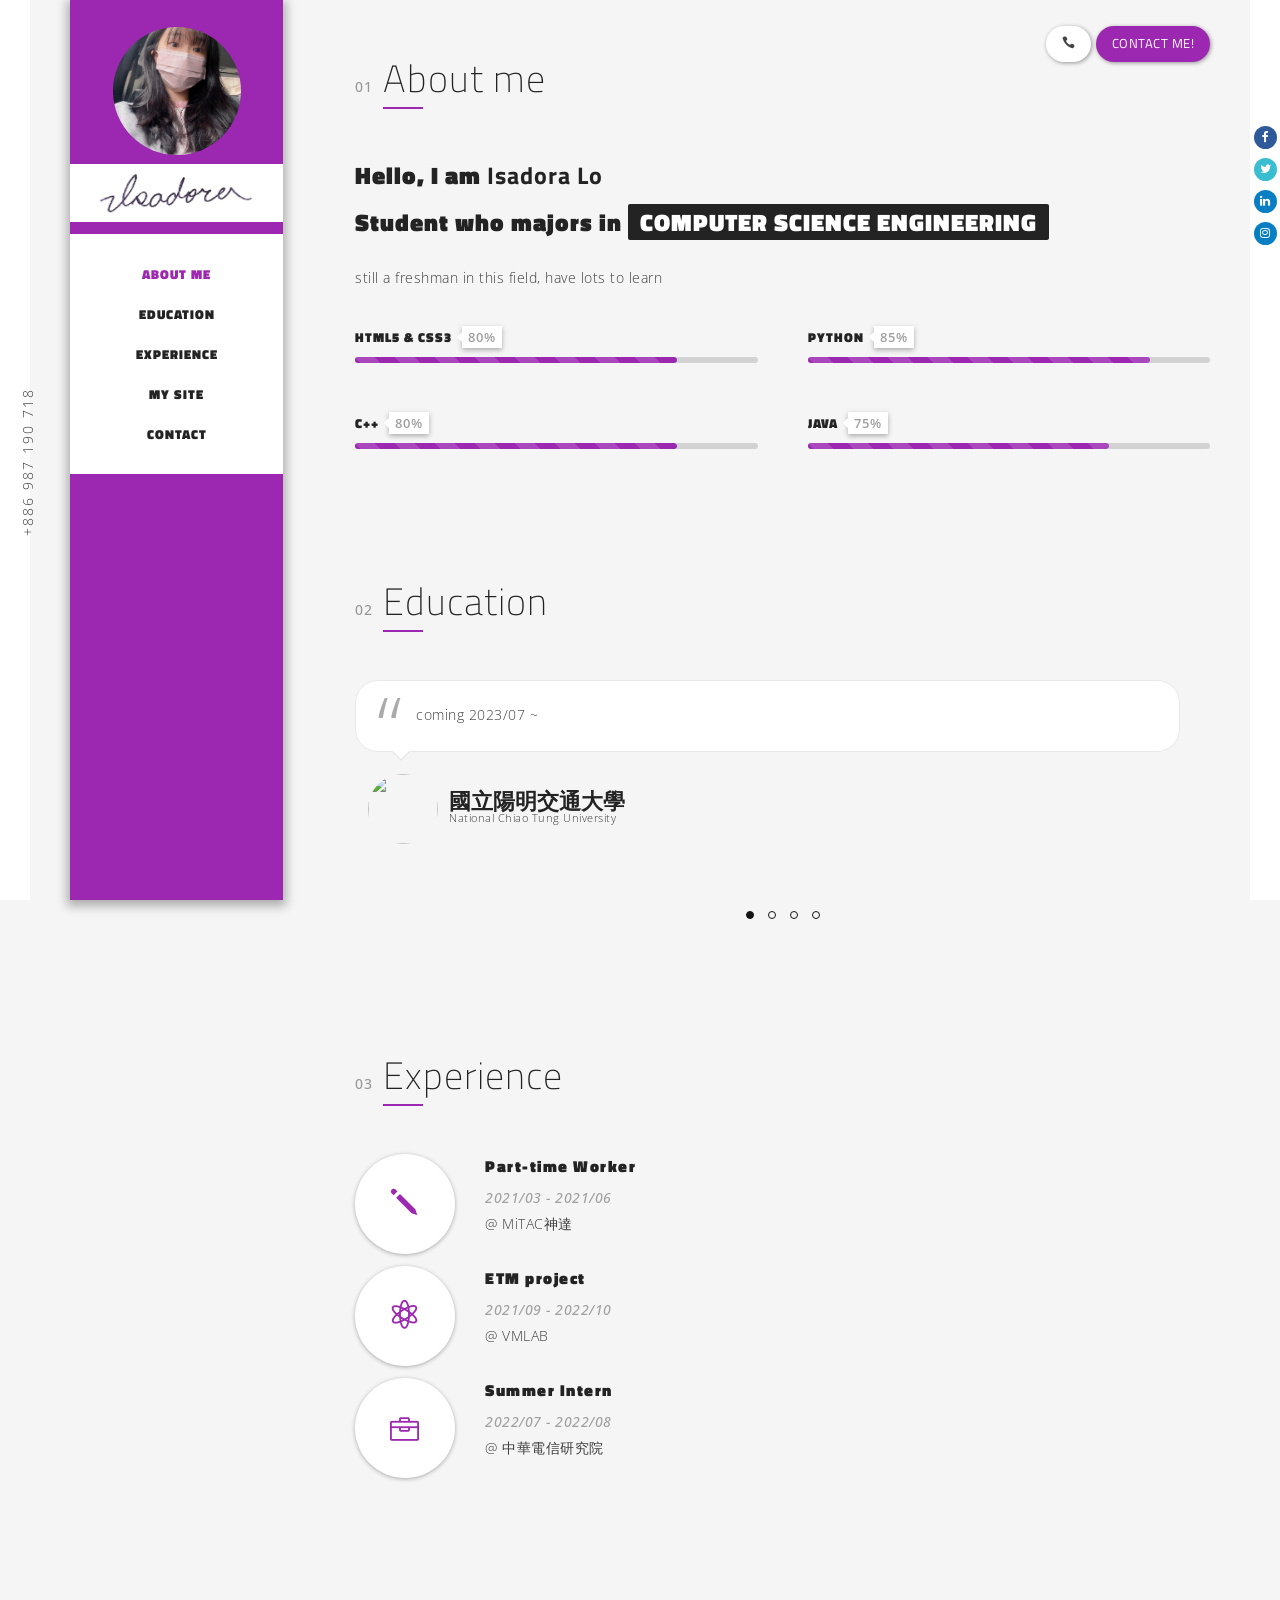
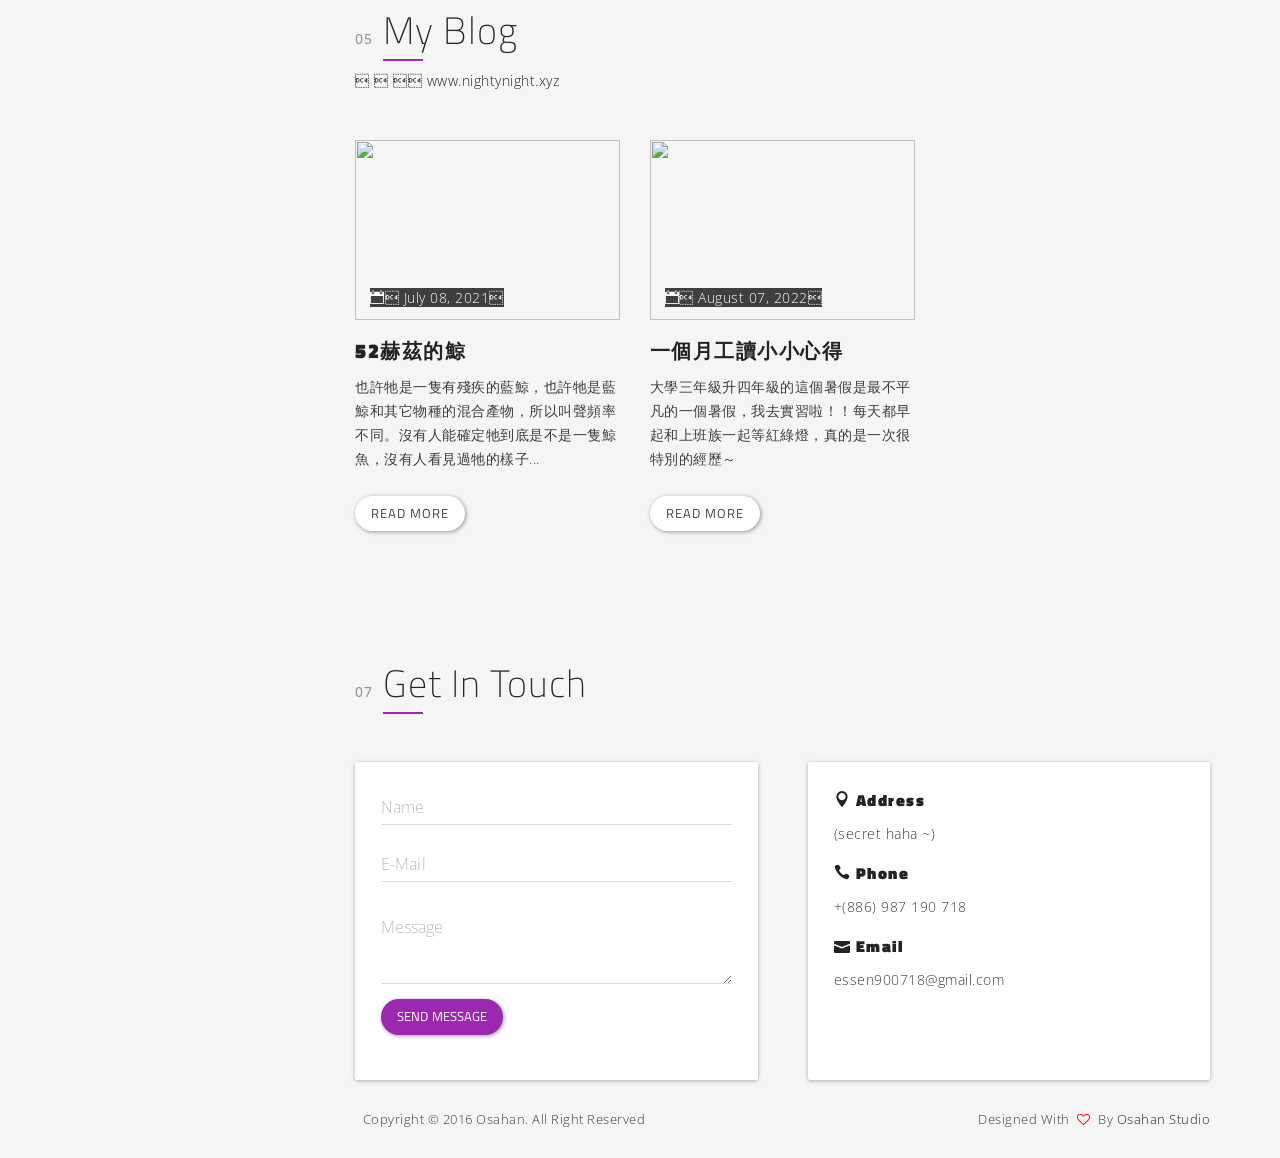
==== commit 162f333a: "eee" ====
--- a/index.html
+++ b/index.html
@@ -53,14 +53,14 @@
 
 		<div class="left-br"></div>
 		<div class="fixed-left-contact">
-			<p>+123&nbsp;456&nbsp;7890</p>
+			<p>+886&nbsp;987&nbsp;190&nbsp;718</p>
 		</div>
 		<div class="fixed-right-socials">
       <ul class="list-unstiled">
         <li><a href="https://www.facebook.com/profile.php?id=100003794339095"><i class="fa fa-facebook"></i></a></li>
         <li><a href="https://twitter.com/nightynight_xyz"><i class="fa fa-twitter"></i></a></li>
         <li><a href="https://www.linkedin.com/in/isadora-lo-66966323b/"><i class="fa fa-linkedin"></i></a></li>
-		<li><a href="https://www.instagram.com/nightynight.info/"><i class="fa fa-instagram"></i></a></li>
+		<li><a href="https://www.instagram.com/nightynight.xyz/"><i class="fa fa-instagram"></i></a></li>
       </ul>
     </div>
         <!-- Sidebar -->
@@ -97,7 +97,7 @@
                                 
                                 
                                 <li>
-                                    <a href="#blog">Blog</a>
+                                    <a href="#blog">My Site</a>
                                 </li>
                                 <li>
                                     <a href="#contact">Contact</a>
@@ -134,33 +134,33 @@
                             <div class="skills">
                                 <!-- Skill 1 -->
                                 <div class="skill-outer">
-                                    <h4>HTML5 &amp; CSS3<span>100%</span></h4>
+                                    <h4>HTML5 &amp; CSS3<span>80%</span></h4>
                                     <div class="progress progress-striped active">
-                                        <div class="progress-bar" role="progressbar" aria-valuenow="100" aria-valuemin="0" aria-valuemax="100" style="width: 100%;">
+                                        <div class="progress-bar" role="progressbar" aria-valuenow="80" aria-valuemin="0" aria-valuemax="100" style="width: 80%;">
                                         </div>
                                     </div>
                                 </div>
                                 <!-- Skill 2 -->
                                 <div class="skill-outer">
-                                    <h4>JavaScript<span>90%</span></h4>
+                                    <h4>Python<span>85%</span></h4>
                                     <div class="progress progress-striped active">
-                                        <div class="progress-bar" role="progressbar" aria-valuenow="90" aria-valuemin="0" aria-valuemax="100" style="width: 90%;">
+                                        <div class="progress-bar" role="progressbar" aria-valuenow="85" aria-valuemin="0" aria-valuemax="100" style="width: 85%;">
                                         </div>
                                     </div>
                                 </div>
                                 <!-- Skill 3 -->
                                 <div class="skill-outer">
-                                    <h4>Joomla<span>85%</span></h4>
+                                    <h4>C++<span>80%</span></h4>
                                     <div class="progress progress-striped active">
-                                        <div class="progress-bar" role="progressbar" aria-valuenow="85" aria-valuemin="0" aria-valuemax="100" style="width: 85%;">
+                                        <div class="progress-bar" role="progressbar" aria-valuenow="80" aria-valuemin="0" aria-valuemax="100" style="width: 80%;">
                                         </div>
                                     </div>
                                 </div>
                                 <!-- Skill 4 -->
                                 <div class="skill-outer">
-                                    <h4>Wordpress<span>95%</span></h4>
+                                    <h4>Java<span>75%</span></h4>
                                     <div class="progress progress-striped active">
-                                        <div class="progress-bar" role="progressbar" aria-valuenow="95" aria-valuemin="0" aria-valuemax="100" style="width: 95%;">
+                                        <div class="progress-bar" role="progressbar" aria-valuenow="75" aria-valuemin="0" aria-valuemax="100" style="width: 75%;">
                                         </div>
                                     </div>
                                 </div>
@@ -185,11 +185,24 @@
                             </div><!-- end Section Title -->
                             <div class="testimonial-box">
                                 <div id="testimonialSlider" class="owl-carousel">
+                                    <!-- 0 -->
+									<div class="testimonial">
+										<div class="testimonial_content">
+											<div class="testimonial_content_inner">
+												<p> coming 2023/07 ~  </p>
+											</div>
+										</div>
+										<div class="testimonial_author clearfix">
+											<img alt="" src="https://upload.wikimedia.org/wikipedia/zh/9/99/NCTU_emblem.png" class="testimonial_photo">
+											<h3 class="testimonial_name">國立陽明交通大學</h3>
+											<div class="testimonial_position">National Chiao Tung University</div>
+										</div>
+									</div>
                                     <!-- 1 -->
 									<div class="testimonial">
 										<div class="testimonial_content">
 											<div class="testimonial_content_inner">
-												<p> since 2019/09 ~ 2023/03 </p>
+												<p> since 2019/09 ~ 2023/06 </p>
 											</div>
 										</div>
 										<div class="testimonial_author clearfix">
@@ -244,17 +257,7 @@
                             <div class="section-title">
                                 <h2><span>03</span>Experience</h2>
                             </div><!-- end Section Title -->
-                            <!-- Resume box 3 -->
-                            <div class="resume-box">
-                                <div>
-                                    <i class="icon_genius"></i>
-                                </div>
-                                <div>
-                                    <h3>Resturant Server</h3>
-                                    <span>2018/07 - 2018/07</span>
-                                    <p>@ 晶宴會館-竹北館 | 婚宴會館 | 婚宴場地</p>
-                                </div>
-                            </div>
+                
                             <!-- Resume box 1 -->
                             <div class="resume-box">
                                 <div>
@@ -269,28 +272,26 @@
                             <!-- Resume box 2 -->
                             <div class="resume-box">
                                 <div>
+                                    <i class="icon_genius"></i>
+                                </div>
+                                <div>
+                                    <h3>ETM project</h3>
+                                    <span>2021/09 - 2022/10</span>
+                                    <p>@ VMLAB</p>
+                                </div>
+                            </div>
+                            <!-- end Resume box 4 -->
+                            <div class="resume-box">
+                                <div>
                                     <i class="icon_toolbox_alt"></i>
                                 </div>
                                 <div>
-                                    <h3>ETM project</h3>
-                                    <span>2021/09 - present</span>
-                                    <p>@ VMLAB</p>
-                                </div>
-                            </div>
-                            
-                            <!-- Resume box 4 -->
-                            <!-- <div class="resume-box">
-                                <div>
-                                    <i class="icon_contacts_alt"></i>
-                                </div>
-                                <div>
-                                    <h3>Bachelor Degree</h3>
-                                    <span>2010 - 2013</span>
-                                    <p>Lorem ipsum dolor sit amet, consectetur adipisicing elit, sed do eiusmod
-                                    tempor incididunt ut labore et dolore magna aliqua.</p>
-                                </div>
-                            </div> -->
-                            <!-- end Resume box 4 -->
+                                    <h3>Summer Intern</h3>
+                                    <span>2022/07 - 2022/08</span>
+                                    <p>@ 中華電信研究院</p>
+                                </div>
+                            </div>
+
                         </div>
                     </div><!-- end row -->
                 </div><!-- end container -->
@@ -298,214 +299,6 @@
         </section>
         <!-- end Resume section -->
 
-
-        <!-- Services section -->
-        <!-- <section id="services">
-            <div class="services-background">
-                <div class="container">
-                    <div class="row">
-                        <div class="col-xs-12 col-sm-9 col-sm-offset-3 servicesWrapper">
-                            <div class="section-title">
-                                <h2><span>02</span>Services</h2>
-                            </div>
-                            <div class="service-box">
-                                <div>
-                                    <i class="icon icon_globe"></i>
-                                </div>
-                                <div>
-                                    <h3>Web Development</h3>
-                                    <p>Lorem ipsum dolor sit amet, consectetuer adipiscing elit. Aenean commodo ligula eget dolor. Aenean massa.</p>
-                                </div>
-                            </div>
-                            <div class="service-box">
-                                <div>
-                                    <i class="icon icon_pens"></i>
-                                </div>
-                                <div>
-                                    <h3>UX and UI Design</h3>
-                                    <p>Lorem ipsum dolor sit amet, consectetuer adipiscing elit. Aenean commodo ligula eget dolor. Aenean massa.</p>
-                                </div>
-                            </div>
-                            <div class="service-box">
-                                <div>
-                                    <i class="icon icon_easel"></i>
-                                </div>
-                                <div>
-                                    <h3>Online Marketing</h3>
-                                    <p>Lorem ipsum dolor sit amet, consectetuer adipiscing elit. Aenean commodo ligula eget dolor. Aenean massa.</p>
-                                </div>
-                            </div>
-                            <!-- Service box 4 -->
-                            <div class="service-box">
-                                <div>
-                                    <i class="icon icon_globe-2"></i>
-                                </div>
-                                <div>
-                                    <h3>SEO Optimization</h3>
-                                    <p>Lorem ipsum dolor sit amet, consectetuer adipiscing elit. Aenean commodo ligula eget dolor. Aenean massa.</p>
-                                </div>
-                            </div>
-                        </div>
-                    </div>
-                </div>
-            </div>
-        </section> -->
-        <!-- end Services section -->
-
-        
-
-        <!-- Portfolio section -->
-        <!-- <section id="portfolio">
-            <div class="portfolio-background">
-                <div class="container">
-                    <div class="row">
-                        <div class="col-xs-12 col-sm-9 col-sm-offset-3 portfolioWrapper">
-                            <div class="section-title">
-                                <h2 class="pull-left"><span>03</span>Portfolio</h2>
-								<div class="portfolio-filter pull-right">
-                                <ul>
-                                    <li class="btn btn-default filter active" data-filter="all">Show All</li>
-                                    <li class="btn btn-default filter" data-filter=".category-1">Branding</li>
-                                    <li class="btn btn-default filter" data-filter=".category-2">Websites</li>
-                                </ul>
-                            </div>
-                            </div>
-                            <div class="row">
-                                <div id="mix-container">
-                                    <div class="col-xs-12 col-sm-4 mix category-1">
-                                        <div class="imageWrapper">
-                                            <a class="lightbox" href="#popup-1">
-                                                <img src="images/portfolio-1.jpg" alt="">
-                                                <div class="imageHover">
-                                                    <div>
-                                                        <h3>Project Title</h3>
-                                                        <span>Branding</span>
-                                                    </div>
-                                                </div>
-                                            </a>
-                                            <div id="popup-1" class="mfp-hide popup-box">
-                                                <img src="images/portfolio-1.jpg" alt="">
-                                                <div>
-                                                    <h3>Project Title</h3>
-                                                    <p>Lorem ipsum dolor sit amet, consectetuer adipiscing elit. Aenean commodo ligula eget dolor. Aenean massa. Cum sociis natoque penatibus et magnis dis parturient montes, nascetur ridiculus mus. Nulla consequat massa quis enim.</p>
-                                                </div>
-                                            </div>
-                                        </div>
-                                    </div>
-                                    <div class="col-xs-12 col-sm-4 mix category-2">
-                                        <div class="imageWrapper">
-                                            <a class="lightbox" href="#popup-2">
-                                                <img src="images/portfolio-2.jpg" alt="">
-                                                <div class="imageHover">
-                                                    <div>
-                                                        <h3>Project Title</h3>
-                                                        <span>Websites</span>
-                                                    </div>
-                                                </div>
-                                            </a>
-                                            <div id="popup-2" class="mfp-hide popup-box">
-                                                <img src="images/portfolio-2.jpg" alt="">
-                                                <div>
-                                                    <h3>Project Title</h3>
-                                                    <p>Lorem ipsum dolor sit amet, consectetuer adipiscing elit. Aenean commodo ligula eget dolor. Aenean massa. Cum sociis natoque penatibus et magnis dis parturient montes, nascetur ridiculus mus. Nulla consequat massa quis enim.</p>
-                                                </div>
-                                            </div>
-                                        </div>
-                                    </div>
-                                    <div class="col-xs-12 col-sm-4 mix category-1">
-                                        <div class="imageWrapper">
-                                            <a class="lightbox" href="#popup-3">
-                                                <img src="images/portfolio-3.jpg" alt="">
-                                                <div class="imageHover">
-                                                    <div>
-                                                        <h3>Project Title</h3>
-                                                        <span>Branding</span>
-                                                    </div>
-                                                </div>
-                                            </a>
-                                            <div id="popup-3" class="mfp-hide popup-box">
-                                                <img src="images/portfolio-3.jpg" alt="">
-                                                <div>
-                                                    <h3>Project Title</h3>
-                                                    <p>Lorem ipsum dolor sit amet, consectetuer adipiscing elit. Aenean commodo ligula eget dolor. Aenean massa. Cum sociis natoque penatibus et magnis dis parturient montes, nascetur ridiculus mus. Nulla consequat massa quis enim.</p>
-                                                </div>
-                                            </div>
-                                        </div>
-                                    </div>
-                                    <div class="col-xs-12 col-sm-4 mix category-2">
-                                        <div class="imageWrapper">
-                                            <a class="lightbox" href="#popup-4">
-                                                <img src="images/portfolio-4.jpg" alt="">
-                                                <div class="imageHover">
-                                                    <div>
-                                                        <h3>Project Title</h3>
-                                                        <span>Websites</span>
-                                                    </div>
-                                                </div>
-                                            </a>
-                                            <div id="popup-4" class="mfp-hide popup-box">
-                                                <img src="images/portfolio-4.jpg" alt="">
-                                                <div>
-                                                    <h3>Project Title</h3>
-                                                    <p>Lorem ipsum dolor sit amet, consectetuer adipiscing elit. Aenean commodo ligula eget dolor. Aenean massa. Cum sociis natoque penatibus et magnis dis parturient montes, nascetur ridiculus mus. Nulla consequat massa quis enim.</p>
-                                                </div>
-                                            </div>
-                                        </div>
-                                    </div>
-                                    <div class="col-xs-12 col-sm-4 mix category-2">
-                                        <div class="imageWrapper">
-                                            <a class="lightbox" href="#popup-5">
-                                                <img src="images/portfolio-5.jpg" alt="">
-                                                <div class="imageHover">
-                                                    <div>
-                                                        <h3>Project Title</h3>
-                                                        <span>Websites</span>
-                                                    </div>
-                                                </div>
-                                            </a>
-                                            <div id="popup-5" class="mfp-hide popup-box">
-                                                <img src="images/portfolio-5.jpg" alt="">
-                                                <div>
-                                                    <h3>Project Title</h3>
-                                                    <p>Lorem ipsum dolor sit amet, consectetuer adipiscing elit. Aenean commodo ligula eget dolor. Aenean massa. Cum sociis natoque penatibus et magnis dis parturient montes, nascetur ridiculus mus. Nulla consequat massa quis enim.</p>
-                                                </div>
-                                            </div>
-                                        </div>
-                                    </div>
-                                    <div class="col-xs-12 col-sm-4 mix category-1">
-                                        <div class="imageWrapper">
-                                            <a class="lightbox" href="#popup-6">
-                                                <img src="images/portfolio-6.jpg" alt="">
-                                                <div class="imageHover">
-                                                    <div>
-                                                        <h3>Project Title</h3>
-                                                        <span>Branding</span>
-                                                    </div>
-                                                </div>
-                                            </a>
-                                            <div id="popup-6" class="mfp-hide popup-box">
-                                                <img src="images/portfolio-6.jpg" alt="">
-                                                <div>
-                                                    <h3>Project Title</h3>
-                                                    <p>Lorem ipsum dolor sit amet, consectetuer adipiscing elit. Aenean commodo ligula eget dolor. Aenean massa. Cum sociis natoque penatibus et magnis dis parturient montes, nascetur ridiculus mus. Nulla consequat massa quis enim.</p>
-                                                </div>
-                                            </div>
-                                        </div>
-                                    </div>
-                                </div>
-                            </div>
-                        </div>
-                    </div>
-                </div>
-            </div>
-        </section> -->
-        <!-- end Portfolio section -->
-
-        
-
-        
-
-        
         <!-- Blog section -->
         <section id="blog">
             <div class="blog-background">
@@ -514,35 +307,38 @@
                         <div class="col-xs-12 col-sm-9 col-sm-offset-3 blogWrapper">
                             <!-- Section Title -->
                             <div class="section-title">
-                                <h2><span>05</span>Blog Posts</h2>
+                                <div>
+                                    <h2><span>05</span>My Blog</a></h2>
+                                    <a href="https://essen900718.github.io">&#20; &#20; &#20;&#20; www.nightynight.xyz</a>
+                                </div>
+                                
                             </div><!-- end Section Title -->
                             <!-- Blog Post 1 -->
                             <div class="blog-post row">
 							<div class="col-sm-4">
 								<div class="blog-img">
-									<img src="images/blog-img-1.jpg" alt="">
-									<span class="card-title post-ver-date"><span class="icon_calendar" aria-hidden="true"></span> February 15, 2016</span>
-								</div>
+									<img src="https://essen900718.github.io/img/cover/whale1.jpg" width="140" height="180" alt="">
+									<span class="card-title post-ver-date" style="background-color:#403f3f;"><span class="icon_calendar" aria-hidden="true"></span>&#20; July 08, 2021&#20;</span>
+                                </div>
 								<div class="blog-dis">
-									<h3>Blog Post with Image</h3>
-									<p>Lorem ipsum dolor sit amet, consectetur adipisicing elit, sed do eiusmod
-									tempor incididunt ut labore et dolore magna aliqua.</p>
-									<a class="btn btn-default">Read More</a>
+									<h3>52赫茲的鯨</h3>
+									<p>也許牠是一隻有殘疾的藍鯨，也許牠是藍鯨和其它物種的混合產物，所以叫聲頻率不同。沒有人能確定牠到底是不是一隻鯨魚，沒有人看見過牠的樣子...</p>
+									<a href="https://essen900718.github.io/2021/07/08/share/whale/" class="btn btn-default">Read More</a>
 								</div>
 							</div>
                             <div class="col-sm-4">
 								<div class="blog-img">
-									<img src="images/blog-img-2.jpg" alt="">
-									<span class="card-title post-ver-date"><span class="icon_calendar" aria-hidden="true"></span> February 15, 2016</span>
+									<img src="https://essen900718.github.io/img/cover/cele.jpg" width="140" height="180" alt="">
+									<span class="card-title post-ver-date" style="background-color:#403f3f;"><span class="icon_calendar" aria-hidden="true"></span>&#20; August 07, 2022&#20;</span>
 								</div>
 								<div class="blog-dis">
-									<h3>Standart Blog Post</h3>
-									<p>Lorem ipsum dolor sit amet, consectetur adipisicing elit, sed do eiusmod
-									tempor incididunt ut labore et dolore magna aliqua.</p>
-									<a class="btn btn-default">Read More</a>
+									<h3>一個月工讀小小心得</h3>
+									<p>大學三年級升四年級的這個暑假是最不平凡的一個暑假，我去實習啦！！每天都早起和上班族一起等紅綠燈，真的是一次很特別的經歷～
+                                    </p>
+									<a href="https://essen900718.github.io/2022/08/07/share/job/" class="btn btn-default">Read More</a>
 								</div>
 							</div>
-							<div class="col-sm-4">
+							<!-- <div class="col-sm-4">
 								<div class="blog-img">
 									<img src="images/blog-img-3.jpg" alt="">
 									<span class="card-title post-ver-date"><span class="icon_calendar" aria-hidden="true"></span> February 15, 2016</span>
@@ -553,7 +349,7 @@
 									tempor incididunt ut labore et dolore magna aliqua.</p>
 									<a class="btn btn-default">Read More</a>
 								</div>
-							</div>
+							</div> -->
                             </div>
                             <!-- end Blog Post 3 -->
                         </div>
@@ -616,9 +412,9 @@
                                 </div>
                             </div><!-- end Inner row -->
                             <!-- Google Maps -->
-                            <div class="google-maps">
+                            <!-- <div class="google-maps">
                                 <iframe src="https://www.google.com/maps/embed?pb=!1m18!1m12!1m3!1d109552.19658281952!2d75.78663299928208!3d30.900473636616745!2m3!1f0!2f0!3f0!3m2!1i1024!2i768!4f13.1!3m3!1m2!1s0x391a837462345a7d%3A0x681102348ec60610!2sLudhiana%2C+Punjab+141001!5e0!3m2!1sen!2sin!4v1461389509410" width="100%" height="300" frameborder="0" style="border:0" allowfullscreen></iframe>
-                            </div>
+                            </div> -->
                             <!-- end Google Maps -->
                         </div>
                     </div><!-- end row -->
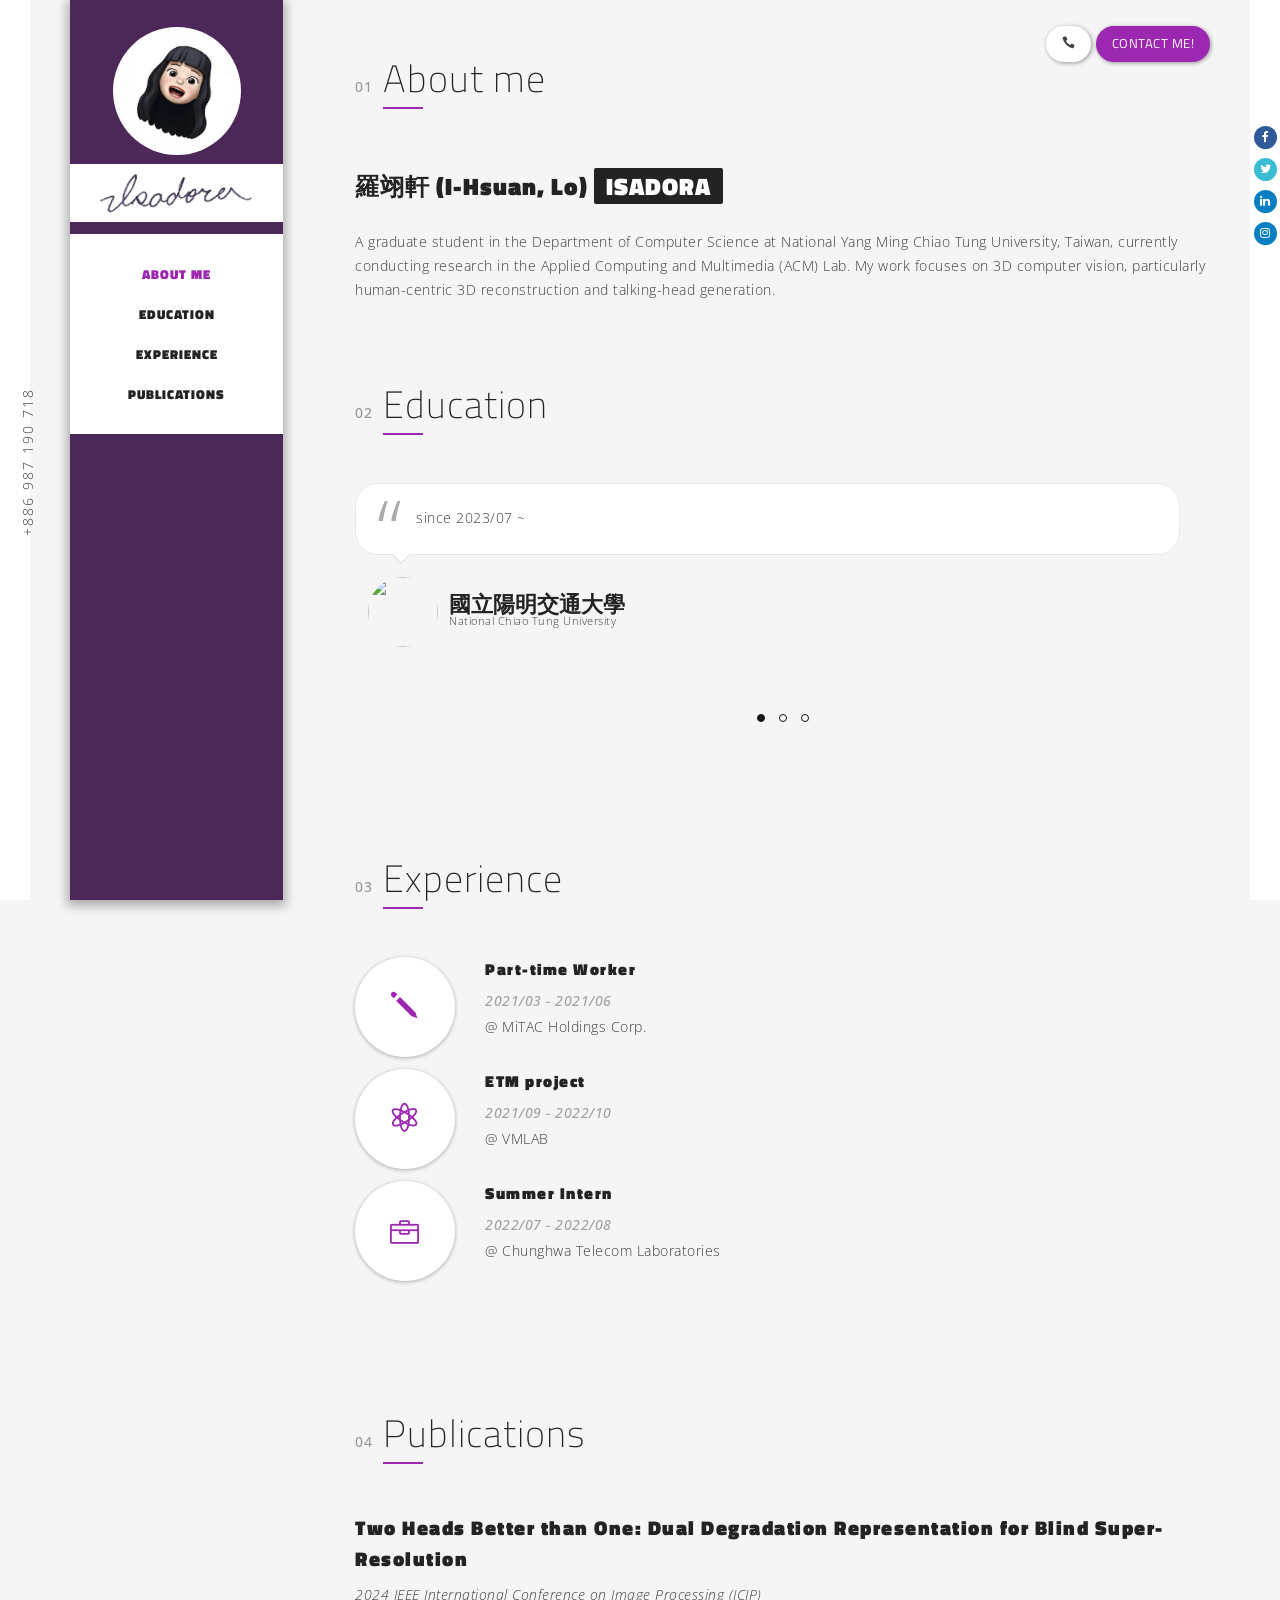
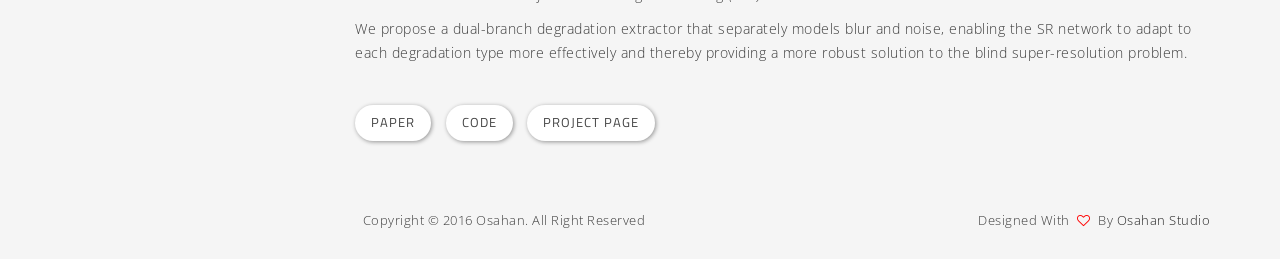
==== commit 3bfc9f8a: "1" ====
--- a/index.html
+++ b/index.html
@@ -7,7 +7,7 @@
         <meta name="author" content="">
         <meta http-equiv="X-UA-Compatible" content="IE=edge">
         <meta name="viewport" content="width=device-width, initial-scale=1, maximum-scale=1, user-scalable=no">
-        <title>My Resume</title>
+        <title>Isadora Lo</title>
         <!-- Favicon -->
         <link rel="shortcut icon" href="images/favicon.png">
         <!-- ##### STYLESHEETS ##### -->
@@ -88,20 +88,15 @@
                                 <li>
                                     <a href="#experience">Experience</a>
                                 </li>
+                                <li>
+                                    <a href="#publications">Publications</a>
+                                </li>
                                 <!-- <li>
-                                    <a href="#services">Services</a>
-                                </li> -->
-                                <!-- <li>
-                                    <a href="#portfolio">Portfolio</a>
-                                </li> -->
-                                
-                                
-                                <li>
                                     <a href="#blog">My Site</a>
                                 </li>
                                 <li>
                                     <a href="#contact">Contact</a>
-                                </li>
+                                </li> -->
                             </ul>
                         </div><!-- end Menu -->
                     </div>
@@ -128,44 +123,11 @@
                             <div class="section-title">
                                 <h2><span>01</span>About me</h2>
 							</div><!-- end Section Title -->
-							<h1>Hello, I am <strong>Isadora Lo</strong> <br>Student who majors in <span class="bg-color">Computer Science Engineering</span></h1>
-							<p>still a freshman in this field, have lots to learn</p>
+							<h1><strong>羅翊軒</strong> (I-Hsuan, Lo) <span class="bg-color">Isadora</span></h1>
+							<p> A graduate student in the Department of Computer Science at National Yang Ming Chiao Tung University, Taiwan, 
+                                currently conducting research in the Applied Computing and Multimedia (ACM) Lab. My work focuses on 3D computer vision, 
+                                particularly human-centric 3D reconstruction and talking-head generation. </p>
 							
-                            <div class="skills">
-                                <!-- Skill 1 -->
-                                <div class="skill-outer">
-                                    <h4>HTML5 &amp; CSS3<span>80%</span></h4>
-                                    <div class="progress progress-striped active">
-                                        <div class="progress-bar" role="progressbar" aria-valuenow="80" aria-valuemin="0" aria-valuemax="100" style="width: 80%;">
-                                        </div>
-                                    </div>
-                                </div>
-                                <!-- Skill 2 -->
-                                <div class="skill-outer">
-                                    <h4>Python<span>85%</span></h4>
-                                    <div class="progress progress-striped active">
-                                        <div class="progress-bar" role="progressbar" aria-valuenow="85" aria-valuemin="0" aria-valuemax="100" style="width: 85%;">
-                                        </div>
-                                    </div>
-                                </div>
-                                <!-- Skill 3 -->
-                                <div class="skill-outer">
-                                    <h4>C++<span>80%</span></h4>
-                                    <div class="progress progress-striped active">
-                                        <div class="progress-bar" role="progressbar" aria-valuenow="80" aria-valuemin="0" aria-valuemax="100" style="width: 80%;">
-                                        </div>
-                                    </div>
-                                </div>
-                                <!-- Skill 4 -->
-                                <div class="skill-outer">
-                                    <h4>Java<span>75%</span></h4>
-                                    <div class="progress progress-striped active">
-                                        <div class="progress-bar" role="progressbar" aria-valuenow="75" aria-valuemin="0" aria-valuemax="100" style="width: 75%;">
-                                        </div>
-                                    </div>
-                                </div>
-                                <!-- end Skill 4 -->
-                            </div>
                         </div>
                     </div><!-- end row -->
                 </div><!-- end container -->
@@ -189,11 +151,11 @@
 									<div class="testimonial">
 										<div class="testimonial_content">
 											<div class="testimonial_content_inner">
-												<p> coming 2023/07 ~  </p>
+												<p> since 2023/07 ~  </p>
 											</div>
 										</div>
 										<div class="testimonial_author clearfix">
-											<img alt="" src="https://upload.wikimedia.org/wikipedia/zh/9/99/NCTU_emblem.png" class="testimonial_photo">
+											<img alt="" src="https://upload.wikimedia.org/wikipedia/zh/thumb/8/8e/NYCU_logo.svg/1200px-NYCU_logo.svg.png" class="testimonial_photo">
 											<h3 class="testimonial_name">國立陽明交通大學</h3>
 											<div class="testimonial_position">National Chiao Tung University</div>
 										</div>
@@ -206,7 +168,7 @@
 											</div>
 										</div>
 										<div class="testimonial_author clearfix">
-											<img alt="" src="[data-uri]" class="testimonial_photo">
+                                            <img alt="" src="https://upload.wikimedia.org/wikipedia/zh/3/3c/Yuan_Ze_University_Logo.png" class="testimonial_photo">
 											<h3 class="testimonial_name">元智大學</h3>
 											<div class="testimonial_position">YuanZe University</div>
 										</div>
@@ -219,25 +181,11 @@
 											</div>
 										</div>
 										<div class="testimonial_author clearfix">
-											<img alt="" src="https://ljjh.hcc.edu.tw/var/file/3/1003/img/7/Liou_Jia_Senior_High_School_Logo.png" class="testimonial_photo">
+											<img alt="" src="https://ljsh.hcc.edu.tw/var/file/89/1089/msys_1089_2713090_58253.png" class="testimonial_photo">
 											<h3 class="testimonial_name">六家高中</h3>
 											<div class="testimonial_position">LiouJia senior high school</div>
 										</div>
 									</div>
-                                    <!-- 3 -->
-                                    <div class="testimonial">
-										<div class="testimonial_content">
-											<div class="testimonial_content_inner">
-												<p> since 2013/09 ~ 2016/03 </p>
-											</div>
-										</div>
-										<div class="testimonial_author clearfix">
-											<img alt="" src="https://storage.googleapis.com/school-parenting-com-tw/school/uploads/badges/27ccb679114d26a1e99c5cce46fe27f7586f5856.jpeg" class="testimonial_photo">
-											<h3 class="testimonial_name">湖口國中</h3>
-											<div class="testimonial_position">HuKo junior high school</div>
-										</div>
-									</div>
-                                    <!-- end 3 -->
                                 </div>
                             </div>
                         </div>
@@ -266,7 +214,7 @@
                                 <div>
                                     <h3>Part-time Worker</h3>
                                     <span>2021/03 - 2021/06</span>
-                                    <p>@ MiTAC神達</p>
+                                    <p>@ MiTAC Holdings Corp.</p>
                                 </div>
                             </div>
                             <!-- Resume box 2 -->
@@ -288,7 +236,7 @@
                                 <div>
                                     <h3>Summer Intern</h3>
                                     <span>2022/07 - 2022/08</span>
-                                    <p>@ 中華電信研究院</p>
+                                    <p>@ Chunghwa Telecom Laboratories</p>
                                 </div>
                             </div>
 
@@ -299,21 +247,83 @@
         </section>
         <!-- end Resume section -->
 
-        <!-- Blog section -->
-        <section id="blog">
+        <!-- Publications section -->
+        <section id="publications">
             <div class="blog-background">
                 <div class="container">
                     <div class="row">
                         <div class="col-xs-12 col-sm-9 col-sm-offset-3 blogWrapper">
                             <!-- Section Title -->
                             <div class="section-title">
+                                <h2><span>04</span>Publications</h2>
+                            </div><!-- end Section Title -->
+                            
+                            <!-- Publication Entry 1 -->
+                            <div class="blog-post row" style="margin-bottom: 40px;">
+                                <div class="col-sm-12">
+                                    <div class="blog-dis">
+                                        <h3 style="margin-top: 0;">Two Heads Better than One: Dual Degradation Representation for Blind Super-Resolution</h3>
+                                        <!-- <p style="margin-bottom: 10px;"><strong>Authors:</strong> Hsuan Yuan, Shao-Yu Weng, I-Hsuan Lo, et al.</p> -->
+                                        <p style="margin-bottom: 10px;"><em>2024 IEEE International Conference on Image Processing (ICIP)</em></p>
+                                        <p style="margin-bottom: 15px;">We propose a dual-branch degradation extractor that separately models blur and noise, enabling the SR network to adapt to each degradation type more effectively and thereby providing a more robust solution to the blind super-resolution problem.</p>
+                                        <a href="https://ieeexplore.ieee.org/document/10647237" class="btn btn-default" style="margin-right: 10px;">Paper</a>
+                                        <a href="https://github.com/nycu-acm/DDSR_blindSR" class="btn btn-default" style="margin-right: 10px;">Code</a>
+                                        <a href="https://essen900718.github.io/ddsr" class="btn btn-default">Project Page</a>
+                                    </div>
+                                </div>
+                            </div>
+
+                            <!-- Publication Entry 2 -->
+                            <!-- <div class="blog-post row" style="margin-bottom: 40px;">
+                                <div class="col-sm-12">
+                                    <div class="blog-dis">
+                                        <h3 style="margin-top: 0;">Another Paper Title</h3>
+                                        <p style="margin-bottom: 10px;"><strong>Authors:</strong> I-Hsuan Lo, et al.</p>
+                                        <p style="margin-bottom: 10px;"><strong>Conference/Journal:</strong> Conference Name, Year</p>
+                                        <p style="margin-bottom: 15px;">Brief description of the paper's contribution and key findings in talking-head generation or related topics.</p>
+                                        <a href="#" class="btn btn-default" style="margin-right: 10px;">Paper</a>
+                                        <a href="#" class="btn btn-default" style="margin-right: 10px;">Code</a>
+                                        <a href="#" class="btn btn-default">Project Page</a>
+                                    </div>
+                                </div>
+                            </div> -->
+
+                            <!-- Publication Entry 3 - Add more as needed -->
+                            <!-- <div class="blog-post row" style="margin-bottom: 40px;">
+                                <div class="col-sm-12">
+                                    <div class="blog-dis">
+                                        <h3 style="margin-top: 0;">Third Paper Title</h3>
+                                        <p style="margin-bottom: 10px;"><strong>Authors:</strong> I-Hsuan Lo, et al.</p>
+                                        <p style="margin-bottom: 10px;"><strong>Conference/Journal:</strong> Conference Name, Year</p>
+                                        <p style="margin-bottom: 15px;">Brief description of the paper's contribution and research focus.</p>
+                                        <a href="#" class="btn btn-default" style="margin-right: 10px;">Paper</a>
+                                        <a href="#" class="btn btn-default" style="margin-right: 10px;">Code</a>
+                                        <a href="#" class="btn btn-default">Project Page</a>
+                                    </div>
+                                </div>
+                            </div> -->
+                           
+                        </div>
+                    </div><!-- end row -->
+                </div><!-- end container -->
+            </div>
+        </section>
+        <!-- end Publications section -->
+
+        <!-- Blog section -->
+        <!-- <section id="blog">
+            <div class="blog-background">
+                <div class="container">
+                    <div class="row">
+                        <div class="col-xs-12 col-sm-9 col-sm-offset-3 blogWrapper">
+                      
+                            <div class="section-title">
                                 <div>
                                     <h2><span>05</span>My Blog</a></h2>
                                     <a href="https://essen900718.github.io">&#20; &#20; &#20;&#20; www.nightynight.xyz</a>
                                 </div>
                                 
-                            </div><!-- end Section Title -->
-                            <!-- Blog Post 1 -->
+                            </div>
                             <div class="blog-post row">
 							<div class="col-sm-4">
 								<div class="blog-img">
@@ -338,37 +348,23 @@
 									<a href="https://essen900718.github.io/2022/08/07/share/job/" class="btn btn-default">Read More</a>
 								</div>
 							</div>
-							<!-- <div class="col-sm-4">
-								<div class="blog-img">
-									<img src="images/blog-img-3.jpg" alt="">
-									<span class="card-title post-ver-date"><span class="icon_calendar" aria-hidden="true"></span> February 15, 2016</span>
-								</div>
-								<div class="blog-dis">
-									<h3>Blog Post with Image</h3>
-									<p>Lorem ipsum dolor sit amet, consectetur adipisicing elit, sed do eiusmod
-									tempor incididunt ut labore et dolore magna aliqua.</p>
-									<a class="btn btn-default">Read More</a>
-								</div>
-							</div> -->
-                            </div>
-                            <!-- end Blog Post 3 -->
-                        </div>
-                    </div><!-- end row -->
-                </div><!-- end container -->
-            </div>
-        </section>
+                            </div>
+                           
+                        </div>
+                    </div>
+                </div>
+            </div>
+        </section> -->
         <!-- end Blog section -->
 
         <!-- Contact section -->
-        <section id="contact">
+        <!-- <section id="contact">
             <div class="contact-background">
                 <div class="container">
                     <div class="row">
                         <div class="col-xs-12 col-sm-9 col-sm-offset-3 contactWrapper">
-                            <!-- Section Title -->
                             <div class="section-title">
                                 <h2><span>07</span>Get In Touch</h2>
-                            </div><!-- end Section Title -->
                             <div class="row">
                                 <div class="col-xs-12 col-sm-6 contact-form">
 									<div class="widget">
@@ -410,17 +406,12 @@
                                     </ul>
 									</div>
                                 </div>
-                            </div><!-- end Inner row -->
-                            <!-- Google Maps -->
-                            <!-- <div class="google-maps">
-                                <iframe src="https://www.google.com/maps/embed?pb=!1m18!1m12!1m3!1d109552.19658281952!2d75.78663299928208!3d30.900473636616745!2m3!1f0!2f0!3f0!3m2!1i1024!2i768!4f13.1!3m3!1m2!1s0x391a837462345a7d%3A0x681102348ec60610!2sLudhiana%2C+Punjab+141001!5e0!3m2!1sen!2sin!4v1461389509410" width="100%" height="300" frameborder="0" style="border:0" allowfullscreen></iframe>
-                            </div> -->
-                            <!-- end Google Maps -->
-                        </div>
-                    </div><!-- end row -->
-                </div><!-- end container -->
-            </div>
-        </section>
+                            </div>
+                        </div>
+                    </div>
+                </div>
+            </div>
+        </section> -->
         <!-- end Contact section -->
 
         <!-- Footer -->
--- a/css/styles.min.css
+++ b/css/styles.min.css
@@ -39,7 +39,7 @@
     line-height: 28px
 }
 .sidebarWrapper {
-	background: #9c27b0;
+	background: #4b2858; /*9c27b0 */
 	text-align: center;
 	height: 100%;
 }
